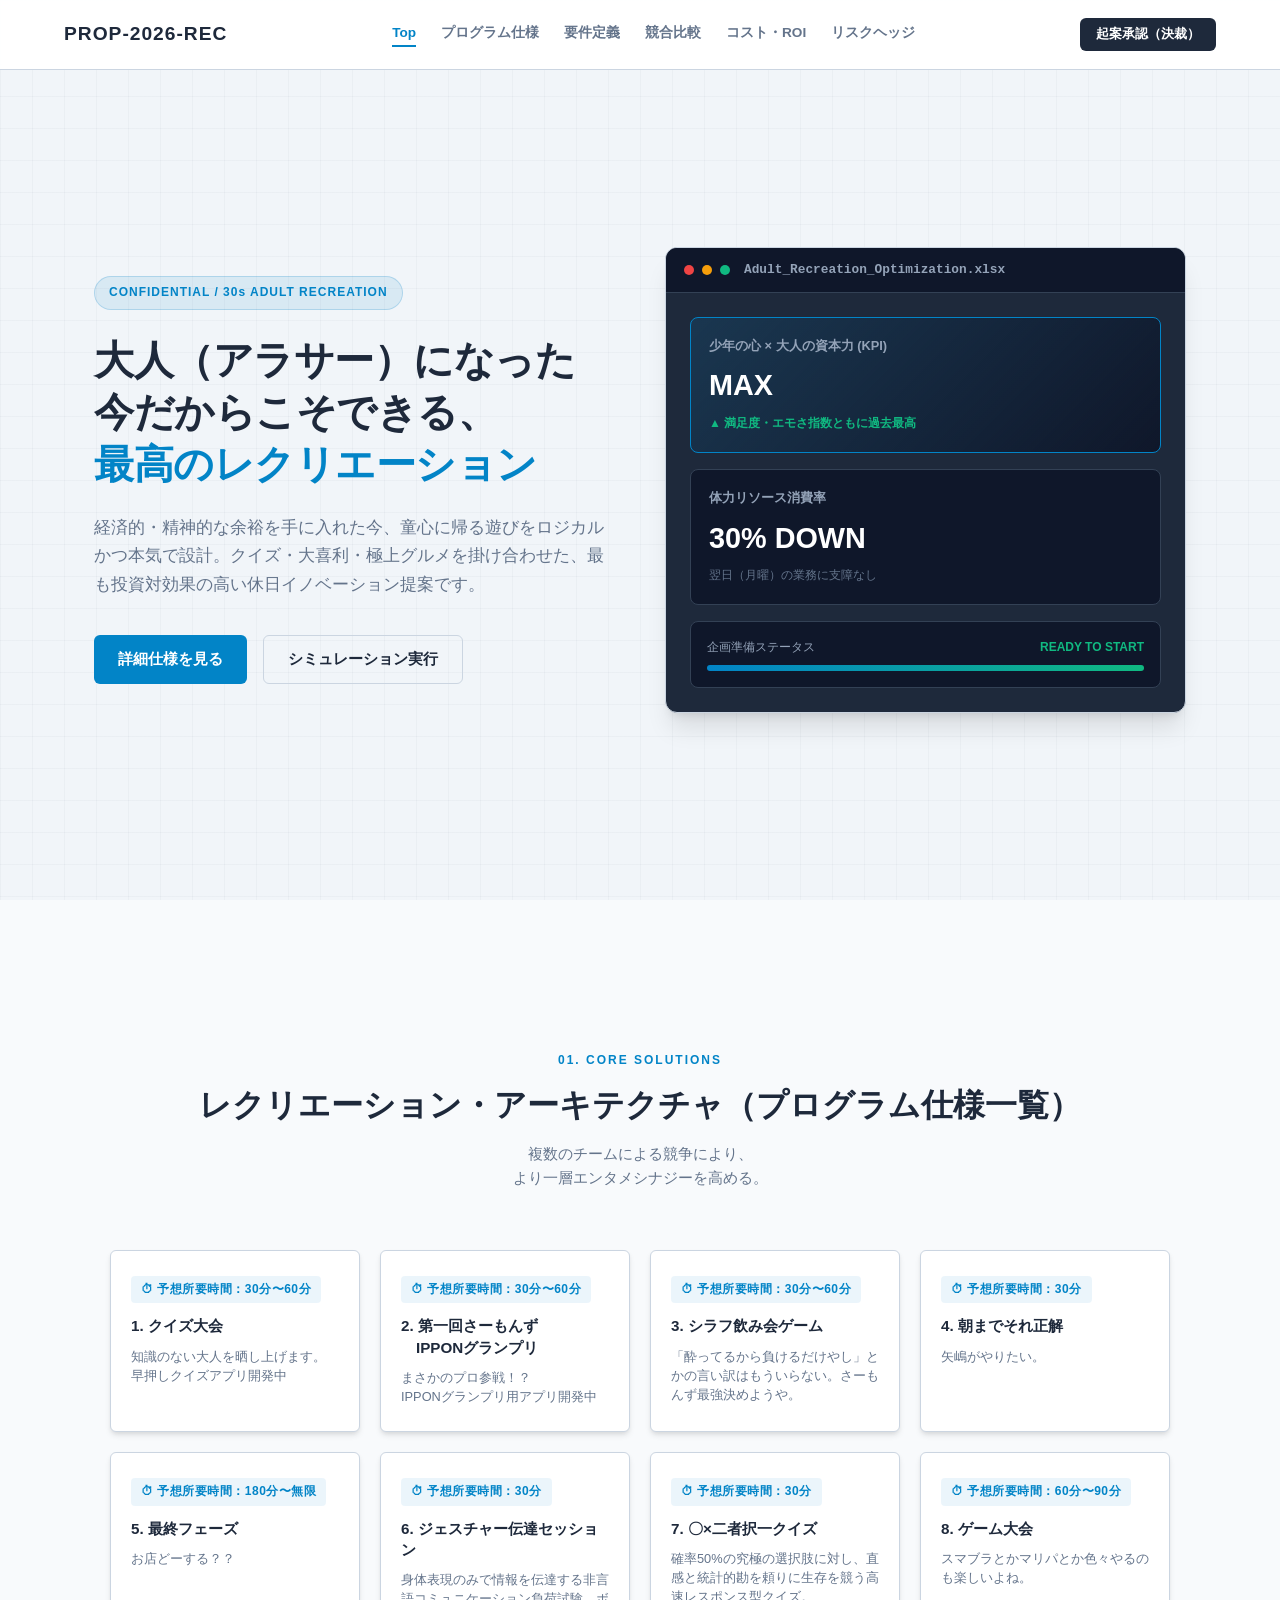
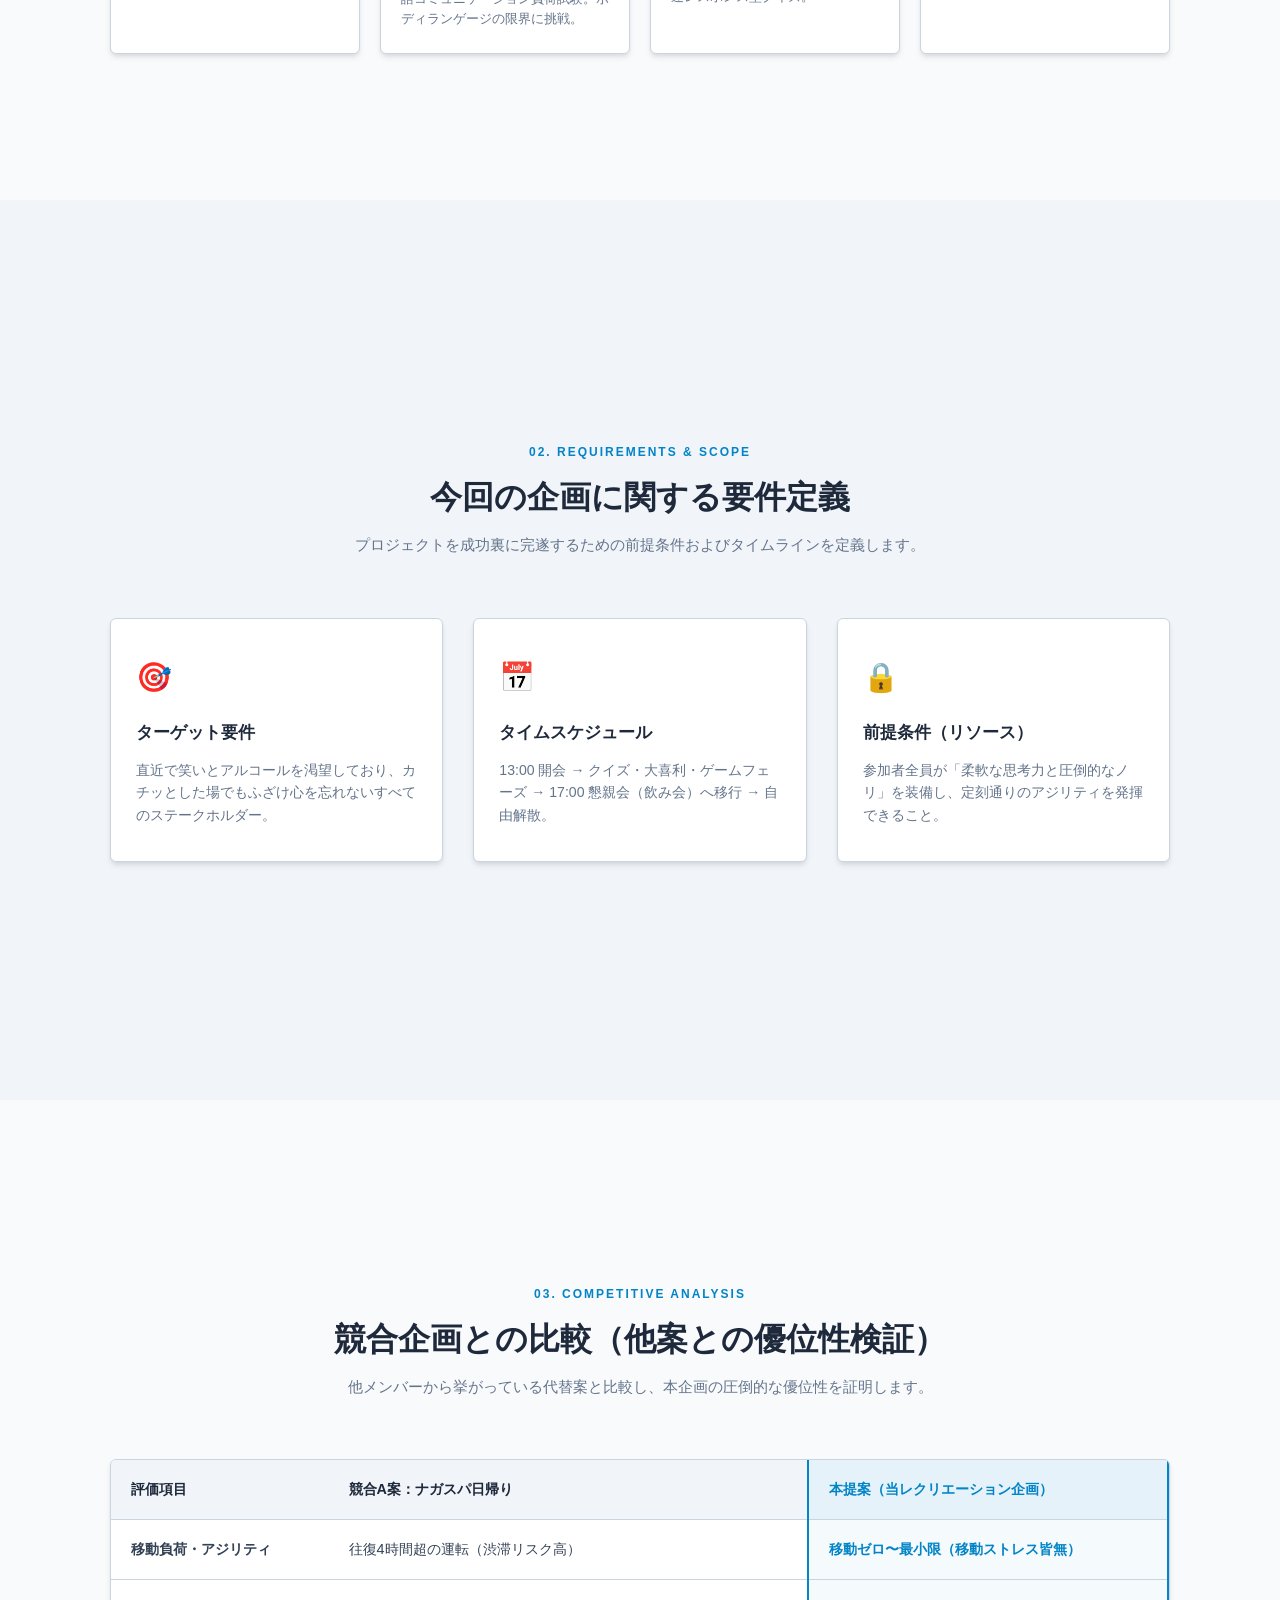
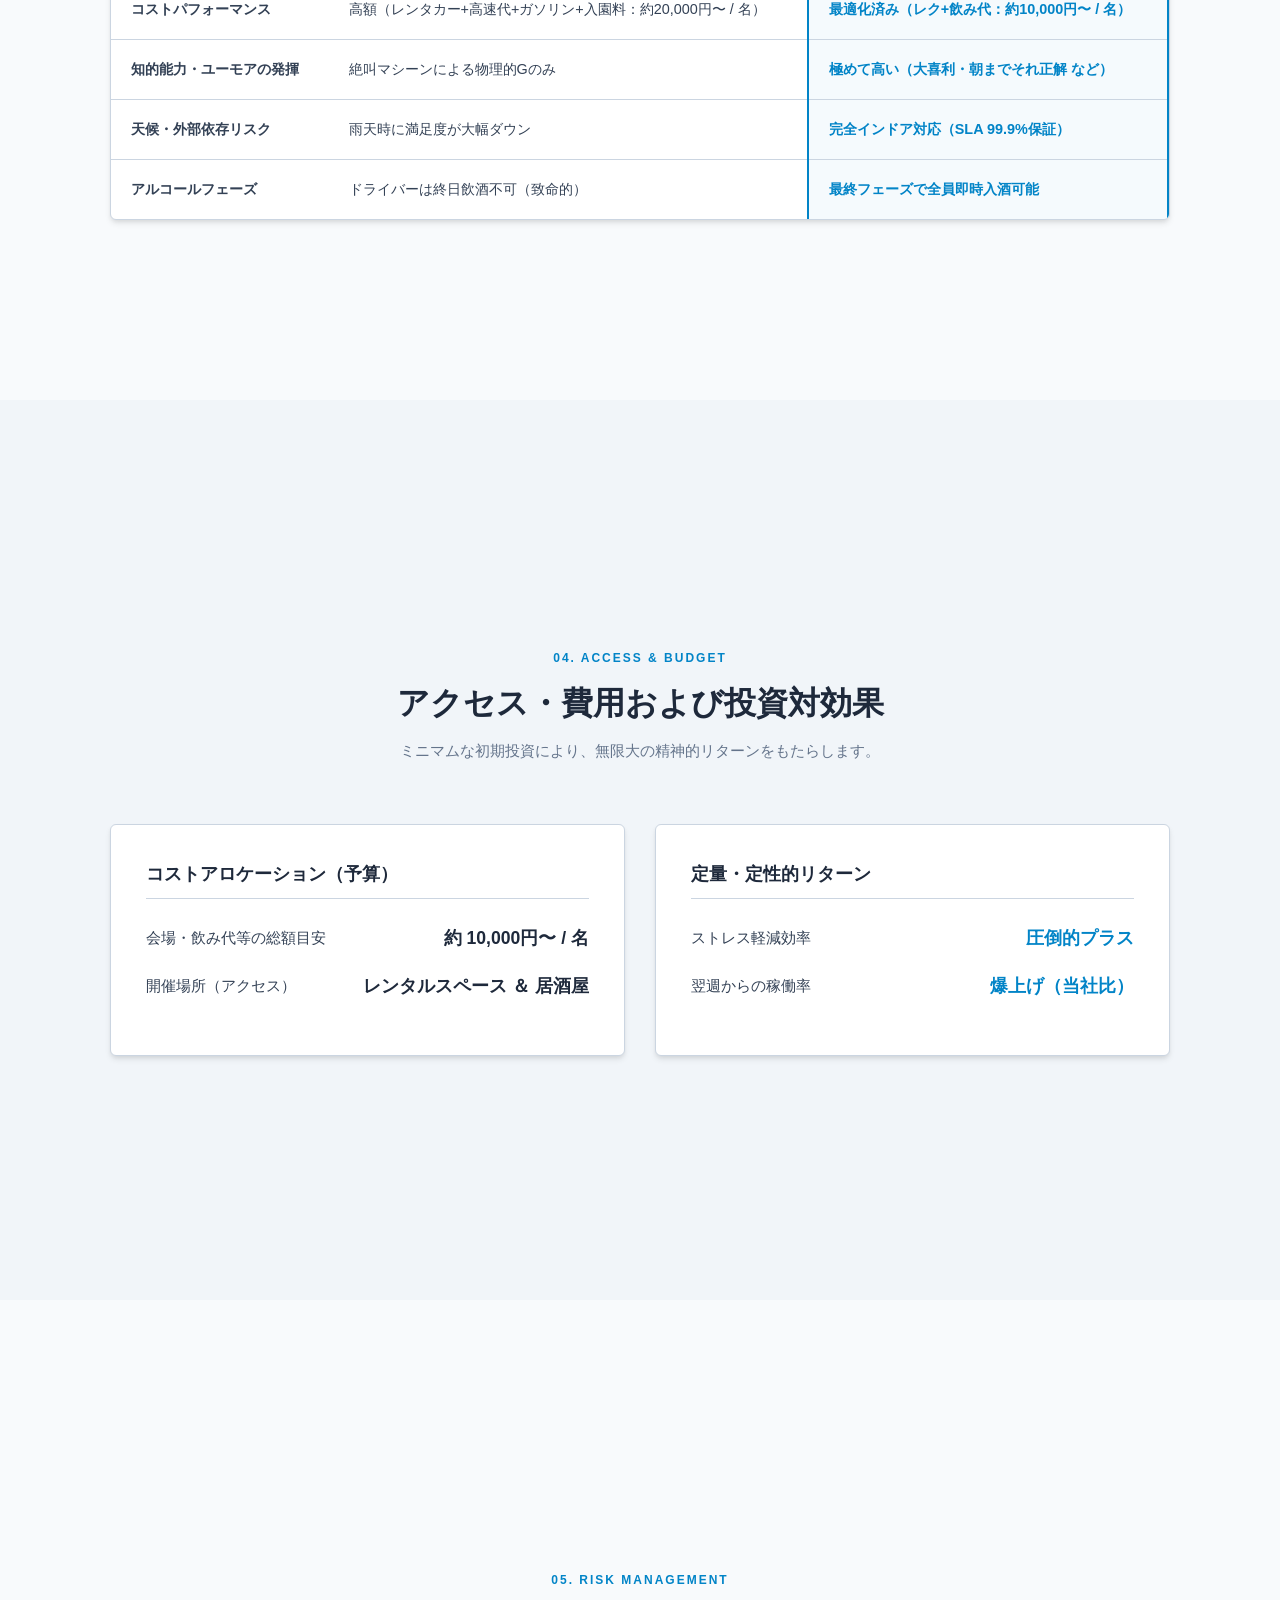
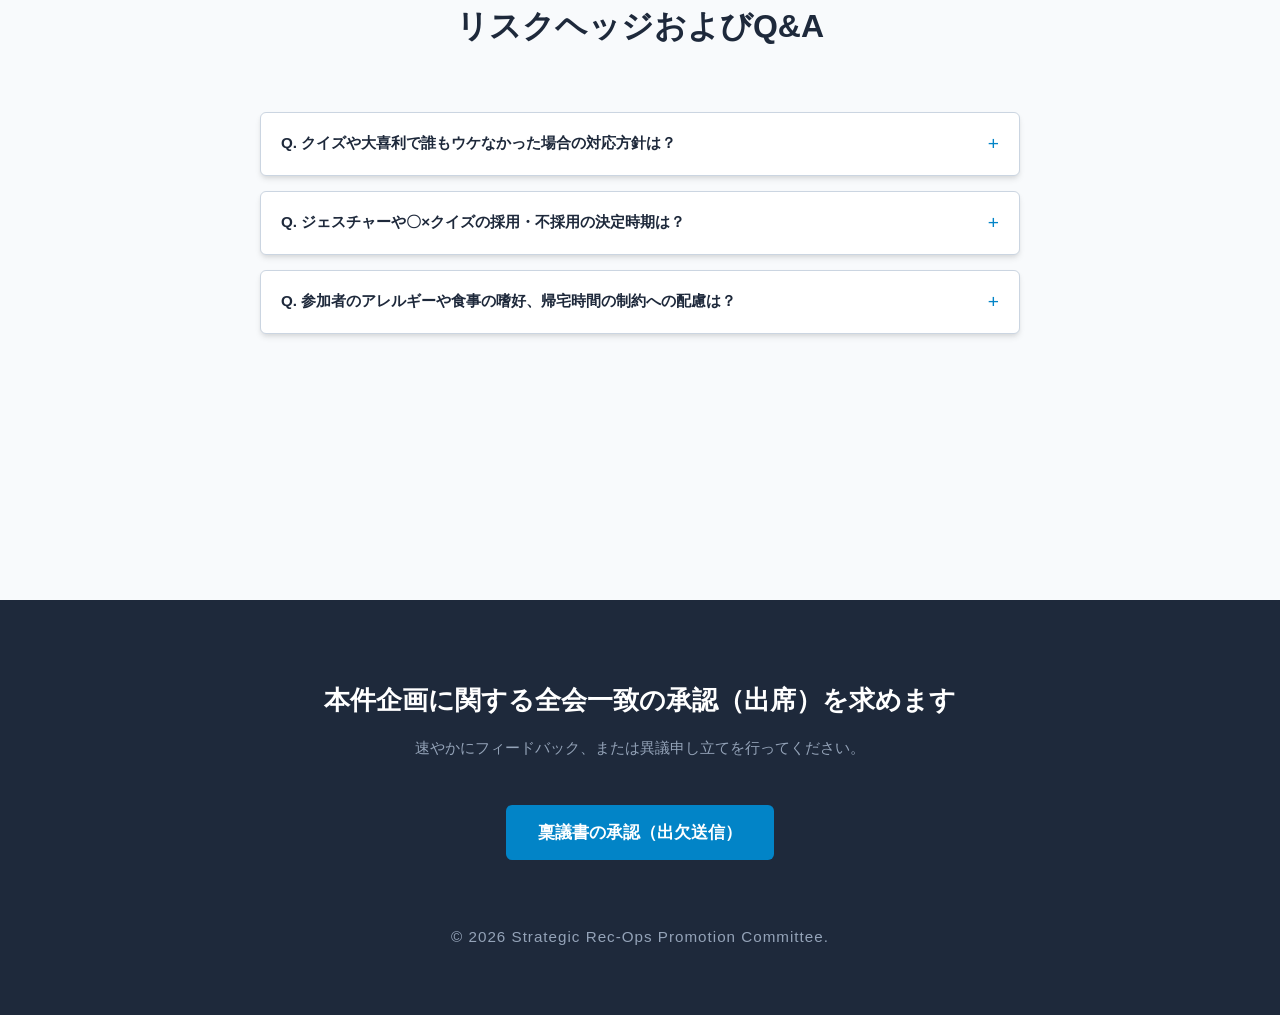
==== index.html @ b3c27252 "URL追加" ====
<!doctype html>
<html lang="ja">
  <head>
    <meta charset="UTF-8" />
    <meta name="viewport" content="width=device-width, initial-scale=1.0" />
    <title>Strategic Project Proposal: Weekend Rec-Ops</title>
    <link rel="stylesheet" href="kikaku.css" />
  </head>
  <body>
    <!-- 固定ヘッダー -->
    <header class="site-header">
      <div class="header-container">
        <h1 class="logo">PROP-2026-REC</h1>
        <nav class="nav-links">
          <a href="#executive-summary">Top</a>
          <a href="#solution">プログラム仕様</a>
          <a href="#requirements">要件定義</a>
          <a href="#comparison">競合比較</a>
          <a href="#roi">コスト・ROI</a>
          <a href="#risks">リスクヘッジ</a>
        </nav>
        <div class="header-action">
          <button id="headerApprovalBtn" class="btn-primary-small">
            起案承認（決裁）
          </button>
        </div>
      </div>
    </header>

    <main>
      <!-- ① ヒーローセクション -->
      <section id="executive-summary" class="hero-section">
        <div class="hero-container">
          <div class="hero-text">
            <span class="badge">CONFIDENTIAL / 30s ADULT RECREATION</span>
            <h2>
              大人（アラサー）になった<br />今だからこそできる、<br /><span
                class="gradient-text"
                >最高のレクリエーション</span
              >
            </h2>
            <p class="hero-desc">
              経済的・精神的な余裕を手に入れた今、童心に帰る遊びをロジカルかつ本気で設計。クイズ・大喜利・極上グルメを掛け合わせた、最も投資対効果の高い休日イノベーション提案です。
            </p>
            <div class="hero-buttons">
              <a href="#solution" class="btn-primary">詳細仕様を見る</a>
              <button id="heroDemoBtn" class="btn-secondary">
                シミュレーション実行
              </button>
            </div>
          </div>
          <div class="hero-mockup">
            <div class="mockup-window">
              <div class="mockup-header">
                <span class="dot red"></span><span class="dot yellow"></span
                ><span class="dot green"></span>
                <span class="mockup-title"
                  >Adult_Recreation_Optimization.xlsx</span
                >
              </div>
              <div class="mockup-body">
                <div class="mockup-card highlight">
                  <h4>少年の心 × 大人の資本力 (KPI)</h4>
                  <p class="stat-num">MAX</p>
                  <span class="stat-trend positive"
                    >▲ 満足度・エモさ指数ともに過去最高</span
                  >
                </div>
                <div class="mockup-card">
                  <h4>体力リソース消費率</h4>
                  <p class="stat-num">30% DOWN</p>
                  <span class="stat-trend">翌日（月曜）の業務に支障なし</span>
                </div>
                <div class="mockup-status">
                  <div class="status-header">
                    <span>企画準備ステータス</span>
                    <span class="status-tag">READY TO START</span>
                  </div>
                  <div class="progress-bar">
                    <div class="progress-fill"></div>
                  </div>
                </div>
              </div>
            </div>
          </div>
        </div>
      </section>

      <!-- ② 何をするか（プログラム仕様：最大8つ対応グリッド） -->
      <section id="solution" class="section">
        <div class="container">
          <div class="section-title">
            <span class="sub-heading">01. CORE SOLUTIONS</span>
            <h2>レクリエーション・アーキテクチャ（プログラム仕様一覧）</h2>
            <p>
              複数のチームによる競争により、<br />より一層エンタメシナジーを高める。
            </p>
          </div>

          <div class="program-grid">
            <!-- 1. クイズ (確定) -->
            <div class="prog-card status-confirmed">
              <span class="prog-time">⏱ 予想所要時間：30分〜60分</span>
              <h3>1. クイズ大会</h3>
              <p>知識のない大人を晒し上げます。<br>早押しクイズアプリ開発中</p>
            </div>
            <!-- 2. 大喜利 (確定) -->
            <div class="prog-card status-confirmed">
              <span class="prog-time">⏱ 予想所要時間：30分〜60分</span>
              <h3>2. 第一回さーもんず<br>　IPPONグランプリ</h3>
              <p>
                まさかのプロ参戦！？<br>IPPONグランプリ用アプリ開発中
              </p>
            </div>
            <!-- 3. 飲み会ゲーム (確定) -->
            <div class="prog-card status-confirmed">
              <span class="prog-time">⏱ 予想所要時間：30分〜60分</span>
              <h3>3. シラフ飲み会ゲーム</h3>
              <p>
                「酔ってるから負けるだけやし」とかの言い訳はもういらない。さーもんず最強決めようや。
              </p>
            </div>
            <!-- 4. 朝までそれ正解 (確定) -->
            <div class="prog-card status-confirmed">
              <span class="prog-time">⏱ 予想所要時間：30分</span>
              <h3>4. 朝までそれ正解</h3>
              <p>矢嶋がやりたい。</p>
            </div>
            <!-- 5. 飲み会 (最終フェーズ・確定) -->
            <div class="prog-card status-confirmed">
              <span class="prog-time">⏱ 予想所要時間：180分〜無限</span>
              <h3>5. 最終フェーズ</h3>
              <p>お店どーする？？</p>
            </div>
            <!-- 6. ジェスチャーゲーム (検討中) -->
            <div class="prog-card status-pending">
              <span class="prog-time">⏱ 予想所要時間：30分</span>
              <h3>6. ジェスチャー伝達セッション</h3>
              <p>
                身体表現のみで情報を伝達する非言語コミュニケーション負荷試験。ボディランゲージの限界に挑戦。
              </p>
            </div>
            <!-- 7. 〇×クイズ (検討中) -->
            <div class="prog-card status-pending">
              <span class="prog-time">⏱ 予想所要時間：30分</span>
              <h3>7. 〇×二者択一クイズ</h3>
              <p>
                確率50%の究極の選択肢に対し、直感と統計的勘を頼りに生存を競う高速レスポンス型クイズ。
              </p>
            </div>
            <!-- 8. 予備枠 / エクストラ (検討中) -->
            <div class="prog-card status-pending">
              <span class="prog-time">⏱ 予想所要時間：60分〜90分</span>
              <h3>8. ゲーム大会</h3>
              <p>
                スマブラとかマリパとか色々やるのも楽しいよね。
              </p>
            </div>
          </div>
        </div>
      </section>

      <!-- ③ 今回の企画に関する要件 -->
      <section id="requirements" class="section bg-light">
        <div class="container">
          <div class="section-title">
            <span class="sub-heading">02. REQUIREMENTS & SCOPE</span>
            <h2>今回の企画に関する要件定義</h2>
            <p>
              プロジェクトを成功裏に完遂するための前提条件およびタイムラインを定義します。
            </p>
          </div>
          <div class="card-grid">
            <div class="issue-card">
              <div class="issue-icon">🎯</div>
              <h3>ターゲット要件</h3>
              <p>
                直近で笑いとアルコールを渇望しており、カチッとした場でもふざけ心を忘れないすべてのステークホルダー。
              </p>
            </div>
            <div class="issue-card">
              <div class="issue-icon">📅</div>
              <h3>タイムスケジュール</h3>
              <p>
                13:00 開会 → クイズ・大喜利・ゲームフェーズ → 17:00
                懇親会（飲み会）へ移行 → 自由解散。
              </p>
            </div>
            <div class="issue-card">
              <div class="issue-icon">🔒</div>
              <h3>前提条件（リソース）</h3>
              <p>
                参加者全員が「柔軟な思考力と圧倒的なノリ」を装備し、定刻通りのアジリティを発揮できること。
              </p>
            </div>
          </div>
        </div>
      </section>

      <!-- ④ 他社との比較 -->
      <section id="comparison" class="section">
        <div class="container">
          <div class="section-title">
            <span class="sub-heading">03. COMPETITIVE ANALYSIS</span>
            <h2>競合企画との比較（他案との優位性検証）</h2>
            <p>
              他メンバーから挙がっている代替案と比較し、本企画の圧倒的な優位性を証明します。
            </p>
          </div>

          <div class="table-wrapper">
            <table class="comparison-table">
              <thead>
                <tr>
                  <th>評価項目</th>
                  <th>競合A案：ナガスパ日帰り</th>
                  <th class="highlight-col">
                    本提案（当レクリエーション企画）
                  </th>
                </tr>
              </thead>
              <tbody>
                <tr>
                  <td><strong>移動負荷・アジリティ</strong></td>
                  <td>往復4時間超の運転（渋滞リスク高）</td>
                  <td class="highlight-col text-accent">
                    <strong>移動ゼロ〜最小限（移動ストレス皆無）</strong>
                  </td>
                </tr>
                <tr>
                  <td><strong>コストパフォーマンス</strong></td>
                  <td>高額（レンタカー+高速代+ガソリン+入園料：約20,000円〜 / 名）</td>
                  <td class="highlight-col text-accent">
                    <strong>最適化済み（レク+飲み代：約10,000円〜 / 名）</strong>
                  </td>
                </tr>
                <tr>
                  <td><strong>知的能力・ユーモアの発揮</strong></td>
                  <td>絶叫マシーンによる物理的Gのみ</td>
                  <td class="highlight-col text-accent">
                    <strong>極めて高い（大喜利・朝までそれ正解 など）</strong>
                  </td>
                </tr>
                <tr>
                  <td><strong>天候・外部依存リスク</strong></td>
                  <td>雨天時に満足度が大幅ダウン</td>
                  <td class="highlight-col text-accent">
                    <strong>完全インドア対応（SLA 99.9%保証）</strong>
                  </td>
                </tr>
                <tr>
                  <td><strong>アルコールフェーズ</strong></td>
                  <td>ドライバーは終日飲酒不可（致命的）</td>
                  <td class="highlight-col text-accent">
                    <strong>最終フェーズで全員即時入酒可能</strong>
                  </td>
                </tr>
              </tbody>
            </table>
          </div>
        </div>
      </section>

      <!-- ⑤ アクセス・費用 (ROI) -->
      <section id="roi" class="section bg-light">
        <div class="container">
          <div class="section-title">
            <span class="sub-heading">04. ACCESS & BUDGET</span>
            <h2>アクセス・費用および投資対効果</h2>
            <p>
              ミニマムな初期投資により、無限大の精神的リターンをもたらします。
            </p>
          </div>
          <div class="roi-grid">
            <div class="roi-card cost-card">
              <h3>コストアロケーション（予算）</h3>
              <div class="cost-row">
                <span>会場・飲み代等の総額目安</span>
                <strong>約 10,000円〜 / 名</strong>
              </div>
              <div class="cost-row">
                <span>開催場所（アクセス）</span>
                <strong>レンタルスペース ＆ 居酒屋</strong>
              </div>
            </div>
            <div class="roi-card return-card">
              <h3>定量・定性的リターン</h3>
              <div class="cost-row">
                <span>ストレス軽減効率</span>
                <strong class="text-accent">圧倒的プラス</strong>
              </div>
              <div class="cost-row">
                <span>翌週からの稼働率</span>
                <strong class="text-accent">爆上げ（当社比）</strong>
              </div>
            </div>
          </div>
        </div>
      </section>

      <!-- リスクマネジメント（Q&A / FAQ） -->
      <section id="risks" class="section">
        <div class="container-narrow">
          <div class="section-title">
            <span class="sub-heading">05. RISK MANAGEMENT</span>
            <h2>リスクヘッジおよびQ&A</h2>
          </div>
          <div class="faq-list">
            <div class="faq-item">
              <button class="faq-question">
                Q. クイズや大喜利で誰もウケなかった場合の対応方針は？
              </button>
              <div class="faq-answer">
                <p>
                  <strong>【Plan B発動】</strong>
                  スベった空気を即座に「味わい深い仕様」としてシステム的に処理し、強引にアルコール（懇親会フェーズ）へエスカレーションして記憶から抹消します。
                </p>
              </div>
            </div>
            <div class="faq-item">
              <button class="faq-question">
                Q. ジェスチャーや〇×クイズの採用・不採用の決定時期は？
              </button>
              <div class="faq-answer">
                <p>
                  当日までの参加人数や全体のタイムアロケーションのシュミレーション結果を踏まえ、アジリティ重視で直前に動的に決定されます。
                </p>
              </div>
            </div>
            <div class="faq-item">
              <button class="faq-question">
                Q. 参加者のアレルギーや食事の嗜好、帰宅時間の制約への配慮は？
              </button>
              <div class="faq-answer">
                <p>
                  出欠フォームの特記事項欄にて事前に例外データを収集し、アロケーション時に完全に除外・最適化を行います。
                </p>
              </div>
            </div>
          </div>
        </div>
      </section>
    </main>

    <!-- フッター -->
    <footer class="site-footer">
      <div class="container text-center">
        <h2>本件企画に関する全会一致の承認（出席）を求めます</h2>
        <p>速やかにフィードバック、または異議申し立てを行ってください。</p>
        <button id="footerApprovalBtn" class="btn-primary btn-large">
          稟議書の承認（出欠送信）
        </button>
        <p class="copyright">
          &copy; 2026 Strategic Rec-Ops Promotion Committee.
        </p>
      </div>
    </footer>

    <!-- モーダル（意思決定フォーム） -->
    <div id="approvalModal" class="modal">
      <div class="modal-content">
        <span class="close-btn">&times;</span>
        <h3>意思決定フロー（出欠入力）</h3>
        <p>本案件に対するあなたの立場を明確に表明してください。</p>
        <form id="feedbackForm">
          <div class="form-group">
            <label>ステークホルダー名（氏名）:</label>
            <input
              type="text"
              id="userName"
              placeholder="例: 友人 太郎"
              required
            />
          </div>
          <div class="form-group">
            <label>ガバナンス判定（出欠）:</label>
            <select id="approvalStatus">
              <option value="approved">承認（完全参戦） 🚀</option>
              <option value="conditional">条件付き承認（要調整） ⏳</option>
              <option value="rejected">否決（今回は不参加） 🛑</option>
            </select>
          </div>
          <div class="form-group">
            <label>特記事項・要望事項（アレルギー等）:</label>
            <textarea
              id="feedbackText"
              rows="3"
              placeholder="ご意見、または特殊要件があればご記入ください"
            ></textarea>
          </div>
          <button
            type="submit"
            class="btn-primary w-100"
            style="margin-top: 15px"
          >
            稟議を回す（送信）
          </button>
        </form>
      </div>
    </div>

    <script src="kikaku.js"></script>
  </body>
</html>
---- kikaku.css ----
:root {
    --primary: #1e293b;
    --accent: #0284c7; /* 知的でビジネスライクなブルー */
    --accent-hover: #0369a1;
    --bg-main: #f8fafc;
    --bg-light: #f1f5f9;
    --text-main: #334155;
    --text-muted: #64748b;
    --border-color: #cbd5e1;
    --white: #ffffff;
    --radius: 6px;
    --shadow: 0 4px 6px -1px rgba(0, 0, 0, 0.1), 0 2px 4px -1px rgba(0, 0, 0, 0.06);
}

* {
    box-sizing: border-box;
    margin: 0;
    padding: 0;
}

html {
    scroll-behavior: smooth;
}

body {
    font-family: -apple-system, BlinkMacSystemFont, "Segoe UI", Roboto, "Helvetica Neue", Arial, sans-serif;
    color: var(--text-main);
    background-color: var(--bg-main);
    line-height: 1.6;
}

.container {
    max-width: 1100px;
    margin: 0 auto;
    padding: 0 20px;
}

.container-narrow {
    max-width: 800px;
    margin: 0 auto;
    padding: 0 20px;
}

.text-center {
    text-align: center;
}

.w-100 {
    width: 100%;
}

/* ヘッダー */
.site-header {
    position: fixed;
    top: 0;
    left: 0;
    width: 100%;
    background: rgba(255, 255, 255, 0.95);
    backdrop-filter: blur(5px);
    border-bottom: 1px solid var(--border-color);
    z-index: 1000;
}

.header-container {
    max-width: 1200px;
    margin: 0 auto;
    padding: 18px 24px;
    display: flex;
    align-items: center;
    justify-content: space-between;
}

.logo {
    font-size: 1.2rem;
    font-weight: 700;
    color: var(--primary);
    letter-spacing: 1px;
}

.nav-links {
    display: flex;
    gap: 25px;
}

.nav-links a {
    text-decoration: none;
    color: var(--text-muted);
    font-size: 0.85rem;
    font-weight: 600;
    transition: color 0.2s;
}

.nav-links a:hover {
    color: var(--accent);
}

/* ボタン */
.btn-primary {
    background-color: var(--accent);
    color: var(--white);
    border: none;
    padding: 12px 24px;
    font-size: 0.95rem;
    font-weight: 600;
    border-radius: var(--radius);
    cursor: pointer;
    text-decoration: none;
    display: inline-block;
    transition: background-color 0.2s;
}

.btn-primary:hover {
    background-color: var(--accent-hover);
}

.btn-primary-small {
    background-color: var(--primary);
    color: var(--white);
    border: none;
    padding: 8px 16px;
    font-size: 0.8rem;
    font-weight: 600;
    border-radius: var(--radius);
    cursor: pointer;
    transition: background-color 0.2s;
}

.btn-primary-small:hover {
    background-color: #0f172a;
}

.btn-secondary {
    background-color: transparent;
    color: var(--primary);
    border: 1px solid var(--border-color);
    padding: 12px 24px;
    font-size: 0.95rem;
    font-weight: 600;
    border-radius: var(--radius);
    cursor: pointer;
    transition: all 0.2s;
}

.btn-secondary:hover {
    background-color: var(--white);
    border-color: var(--primary);
}

.btn-large {
    padding: 16px 32px;
    font-size: 1.05rem;
    margin-top: 20px;
    margin-bottom: 15px;
}

/* セクション共通（100vh化） */
.section {
    min-height: 100vh;
    padding: 80px 0;
    display: flex;
    align-items: center;
}

.section > .container,
.section > .container-narrow {
    width: 100%;
}

.bg-light {
    background-color: var(--bg-light);
}

.section-title {
    text-align: center;
    margin-bottom: 60px;
}

.sub-heading {
    display: inline-block;
    font-size: 0.75rem;
    font-weight: 700;
    letter-spacing: 2px;
    color: var(--accent);
    margin-bottom: 10px;
    text-transform: uppercase;
}

.section-title h2 {
    font-size: 2rem;
    font-weight: 700;
    color: var(--primary);
    margin-bottom: 10px;
}

.section-title p {
    color: var(--text-muted);
    font-size: 0.95rem;
}

/* ヒーローセクション（ライトトーンに統合） */
.hero-section {
    min-height: 100vh;
    padding: 120px 0 60px;
    background-color: var(--bg-light);
    background-image: 
        linear-gradient(rgba(100, 116, 139, 0.05) 1px, transparent 1px),
        linear-gradient(90deg, rgba(100, 116, 139, 0.05) 1px, transparent 1px);
    background-size: 32px 32px;
    display: flex;
    align-items: center;
    color: var(--text-main);
}

.hero-container {
    max-width: 1140px;
    margin: 0 auto;
    padding: 0 24px;
    display: grid;
    grid-template-columns: 1fr 1fr;
    gap: 50px;
    align-items: center;
    width: 100%;
}

.badge {
    background-color: rgba(2, 132, 199, 0.1);
    color: var(--accent);
    border: 1px solid rgba(2, 132, 199, 0.2);
    padding: 6px 14px;
    font-size: 0.75rem;
    font-weight: 700;
    border-radius: 20px;
    display: inline-block;
    margin-bottom: 24px;
    letter-spacing: 1px;
}

.hero-text h2 {
    font-size: 2.5rem;
    line-height: 1.3;
    color: var(--primary);
    margin-bottom: 24px;
    font-weight: 800;
    letter-spacing: -0.5px;
}

.gradient-text {
    color: var(--accent);
    background: none;
    -webkit-text-fill-color: initial;
    display: inline-block;
}

.hero-desc {
    color: var(--text-muted);
    font-size: 1.05rem;
    line-height: 1.7;
    margin-bottom: 36px;
    max-width: 520px;
}

.hero-buttons {
    display: flex;
    gap: 16px;
}

/* モックアップ風（ダッシュボードUI） */
.mockup-window {
    background: #1e293b;
    border-radius: 12px;
    box-shadow: 0 20px 25px -5px rgba(0, 0, 0, 0.1), 0 8px 10px -6px rgba(0, 0, 0, 0.1);
    border: 1px solid var(--border-color);
    overflow: hidden;
}

.mockup-header {
    background: #0f172a;
    padding: 12px 18px;
    display: flex;
    align-items: center;
    gap: 8px;
    border-bottom: 1px solid #334155;
}

.dot {
    width: 10px;
    height: 10px;
    border-radius: 50%;
    display: inline-block;
}
.dot.red { background: #ef4444; }
.dot.yellow { background: #f59e0b; }
.dot.green { background: #10b981; }

.mockup-title {
    color: #94a3b8;
    font-size: 0.8rem;
    margin-left: 6px;
    font-weight: 600;
    font-family: monospace;
}

.mockup-body {
    padding: 24px;
    display: flex;
    flex-direction: column;
    gap: 16px;
}

.mockup-card {
    background: #0f172a;
    padding: 18px;
    border-radius: 8px;
    border: 1px solid #334155;
}

.mockup-card.highlight {
    border-color: #0284c7;
    background: linear-gradient(135deg, rgba(2, 132, 199, 0.15) 0%, #0f172a 100%);
}

.mockup-card h4 {
    color: #94a3b8;
    font-size: 0.8rem;
    margin-bottom: 6px;
}

.stat-num {
    font-size: 1.8rem;
    font-weight: 700;
    color: #ffffff;
}

.stat-trend {
    font-size: 0.75rem;
    color: var(--text-muted);
}

.stat-trend.positive {
    color: #10b981;
    font-weight: 600;
}

.mockup-status {
    background: #0f172a;
    padding: 16px;
    border-radius: 8px;
    border: 1px solid #334155;
}

.status-header {
    display: flex;
    justify-content: space-between;
    font-size: 0.75rem;
    color: #94a3b8;
    margin-bottom: 8px;
}

.status-tag {
    color: #10b981;
    font-weight: 700;
}

.progress-bar {
    height: 6px;
    background: #334155;
    border-radius: 3px;
    overflow: hidden;
}

.progress-fill {
    width: 100%;
    height: 100%;
    background: linear-gradient(90deg, #0284c7, #10b981);
}

/* プログラム8グリッド用スタイル */
.program-grid {
    display: grid;
    grid-template-columns: repeat(4, 1fr);
    gap: 20px;
}

.prog-card {
    background: var(--white);
    padding: 25px 20px;
    border-radius: var(--radius);
    box-shadow: var(--shadow);
    border: 1px solid var(--border-color);
    display: flex;
    flex-direction: column;
    position: relative;
    transition: transform 0.2s;
}

.prog-card:hover {
    transform: translateY(-3px);
}

.prog-card h3 {
    font-size: 0.95rem;
    color: var(--primary);
    margin-bottom: 10px;
    line-height: 1.4;
}

.prog-card p {
    font-size: 0.8rem;
    color: var(--text-muted);
    line-height: 1.5;
}

/* カードグリッド（要件定義用） */
.card-grid {
    display: grid;
    grid-template-columns: repeat(3, 1fr);
    gap: 30px;
}

.issue-card {
    background: var(--white);
    padding: 35px 25px;
    border-radius: var(--radius);
    box-shadow: var(--shadow);
    border: 1px solid var(--border-color);
}

.issue-icon {
    font-size: 1.8rem;
    margin-bottom: 20px;
}

.issue-card h3 {
    font-size: 1.05rem;
    color: var(--primary);
    margin-bottom: 12px;
}

.issue-card p {
    font-size: 0.88rem;
    color: var(--text-muted);
}

/* 競合比較テーブル */
.table-wrapper {
    width: 100%;
    overflow-x: auto;
    background: var(--white);
    border-radius: var(--radius);
    box-shadow: var(--shadow);
    border: 1px solid var(--border-color);
}

.comparison-table {
    width: 100%;
    border-collapse: collapse;
    text-align: left;
    font-size: 0.9rem;
}

.comparison-table th,
.comparison-table td {
    padding: 18px 20px;
    border-bottom: 1px solid var(--border-color);
    color: var(--text-main);
}

.comparison-table th {
    background-color: var(--bg-light);
    color: var(--primary);
    font-weight: 700;
}

.comparison-table tr:last-child td {
    border-bottom: none;
}

.comparison-table .highlight-col {
    background-color: rgba(2, 132, 199, 0.04);
    border-left: 2px solid var(--accent);
    border-right: 2px solid var(--accent);
}

.comparison-table thead .highlight-col {
    background-color: rgba(2, 132, 199, 0.1);
    color: var(--accent);
}

/* ROI/Info grid */
.roi-grid {
    display: grid;
    grid-template-columns: 1fr 1fr;
    gap: 30px;
}

.roi-card {
    background: var(--white);
    padding: 35px;
    border-radius: var(--radius);
    box-shadow: var(--shadow);
    border: 1px solid var(--border-color);
}

.roi-card h3 {
    font-size: 1.1rem;
    color: var(--primary);
    margin-bottom: 25px;
    padding-bottom: 10px;
    border-bottom: 1px solid var(--border-color);
}

.cost-row {
    display: flex;
    justify-content: space-between;
    align-items: center;
    margin-bottom: 20px;
    font-size: 0.95rem;
}

.cost-row strong {
    font-size: 1.1rem;
    color: var(--primary);
}

.text-accent {
    color: var(--accent) !important;
}

/* Q&A / アコーディオン */
.faq-list {
    display: flex;
    flex-direction: column;
    gap: 15px;
}

.faq-item {
    background: var(--white);
    border: 1px solid var(--border-color);
    border-radius: var(--radius);
    overflow: hidden;
    box-shadow: var(--shadow);
}

.faq-question {
    width: 100%;
    background: none;
    border: none;
    padding: 20px;
    text-align: left;
    font-size: 0.95rem;
    font-weight: 600;
    color: var(--primary);
    cursor: pointer;
    display: flex;
    justify-content: space-between;
    align-items: center;
    transition: background-color 0.2s;
}

.faq-question:hover {
    background-color: var(--bg-light);
}

.faq-question::after {
    content: "+";
    font-size: 1.2rem;
    font-weight: 400;
    color: var(--accent);
    transition: transform 0.2s ease;
}

.faq-question.is-open::after {
    transform: rotate(45deg);
}

.faq-answer {
    display: none;
    padding: 0 20px 20px 20px;
    font-size: 0.9rem;
    color: var(--text-muted);
    border-top: 1px solid var(--bg-light);
    line-height: 1.6;
}

.faq-answer p {
    margin-top: 15px;
}

/* フッター */
.site-footer {
    background-color: var(--primary);
    color: var(--white);
    padding: 80px 0 40px;
}

.site-footer h2 {
    font-size: 1.6rem;
    margin-bottom: 15px;
}

.site-footer p {
    color: #94a3b8;
    margin-bottom: 25px;
    font-size: 0.95rem;
}

.copyright {
    margin-top: 50px;
    font-size: 0.75rem;
    color: #64748b;
    letter-spacing: 1px;
}

/* モーダル */
.modal {
    display: none;
    position: fixed;
    top: 0;
    left: 0;
    width: 100%;
    height: 100%;
    background: rgba(0, 0, 0, 0.6);
    z-index: 2000;
    justify-content: center;
    align-items: center;
}

.modal.active {
    display: flex;
}

.modal-content {
    background: var(--white);
    padding: 40px;
    border-radius: var(--radius);
    width: 100%;
    max-width: 500px;
    position: relative;
    box-shadow: 0 20px 25px -5px rgba(0, 0, 0, 0.1);
}

.close-btn {
    position: absolute;
    top: 20px;
    right: 20px;
    font-size: 1.5rem;
    cursor: pointer;
    color: var(--text-muted);
}

.modal-content h3 {
    font-size: 1.2rem;
    color: var(--primary);
    margin-bottom: 10px;
}

.modal-content > p {
    color: var(--text-muted);
    font-size: 0.88rem;
    margin-bottom: 20px;
}

.form-group {
    margin-bottom: 15px;
}

.form-group label {
    display: block;
    font-weight: 600;
    font-size: 0.85rem;
    margin-bottom: 5px;
    color: var(--primary);
}

.form-group select,
.form-group textarea,
.form-group input {
    width: 100%;
    padding: 10px;
    border: 1px solid var(--border-color);
    border-radius: 4px;
    font-size: 0.9rem;
}

/* レスポンシブ対応 */
@media (max-width: 1024px) {
    .program-grid {
        grid-template-columns: repeat(2, 1fr);
    }
    .card-grid {
        grid-template-columns: 1fr;
    }
    .hero-container {
        grid-template-columns: 1fr;
    }
    .section {
        min-height: auto;
        padding: 80px 0;
    }
}

@media (max-width: 600px) {
    .program-grid {
        grid-template-columns: 1fr;
    }
    .roi-grid {
        grid-template-columns: 1fr;
    }
}

/* 現在地のタブ強調表示 */
.nav-links a.active {
    color: var(--accent);
    font-weight: 700;
    border-bottom: 2px solid var(--accent);
    padding-bottom: 2px;
}

/* プログラムカード内の時間表示スタイル */
.prog-time {
    align-self: flex-start;
    font-size: 0.75rem;
    font-weight: 700;
    color: var(--accent);
    background-color: rgba(2, 132, 199, 0.08);
    padding: 4px 10px;
    border-radius: 4px;
    margin-bottom: 12px;
    letter-spacing: 0.5px;
}
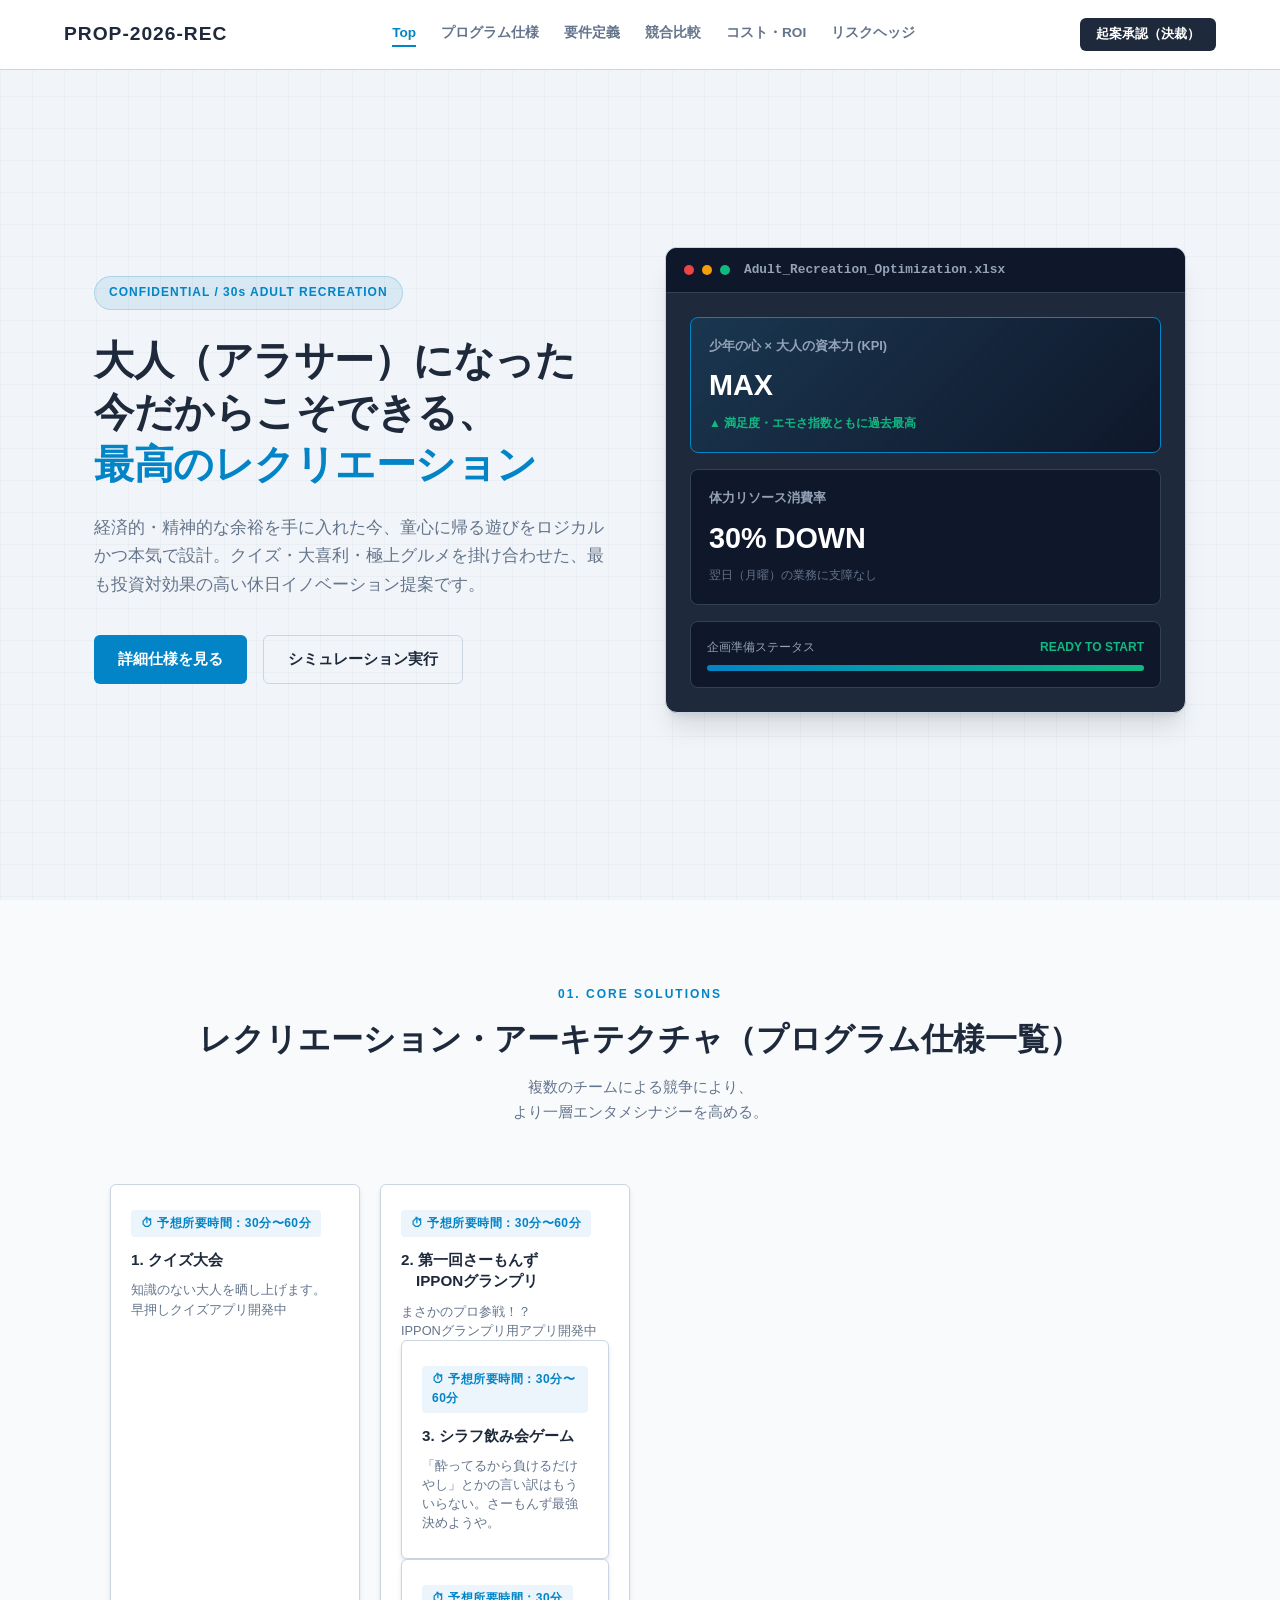
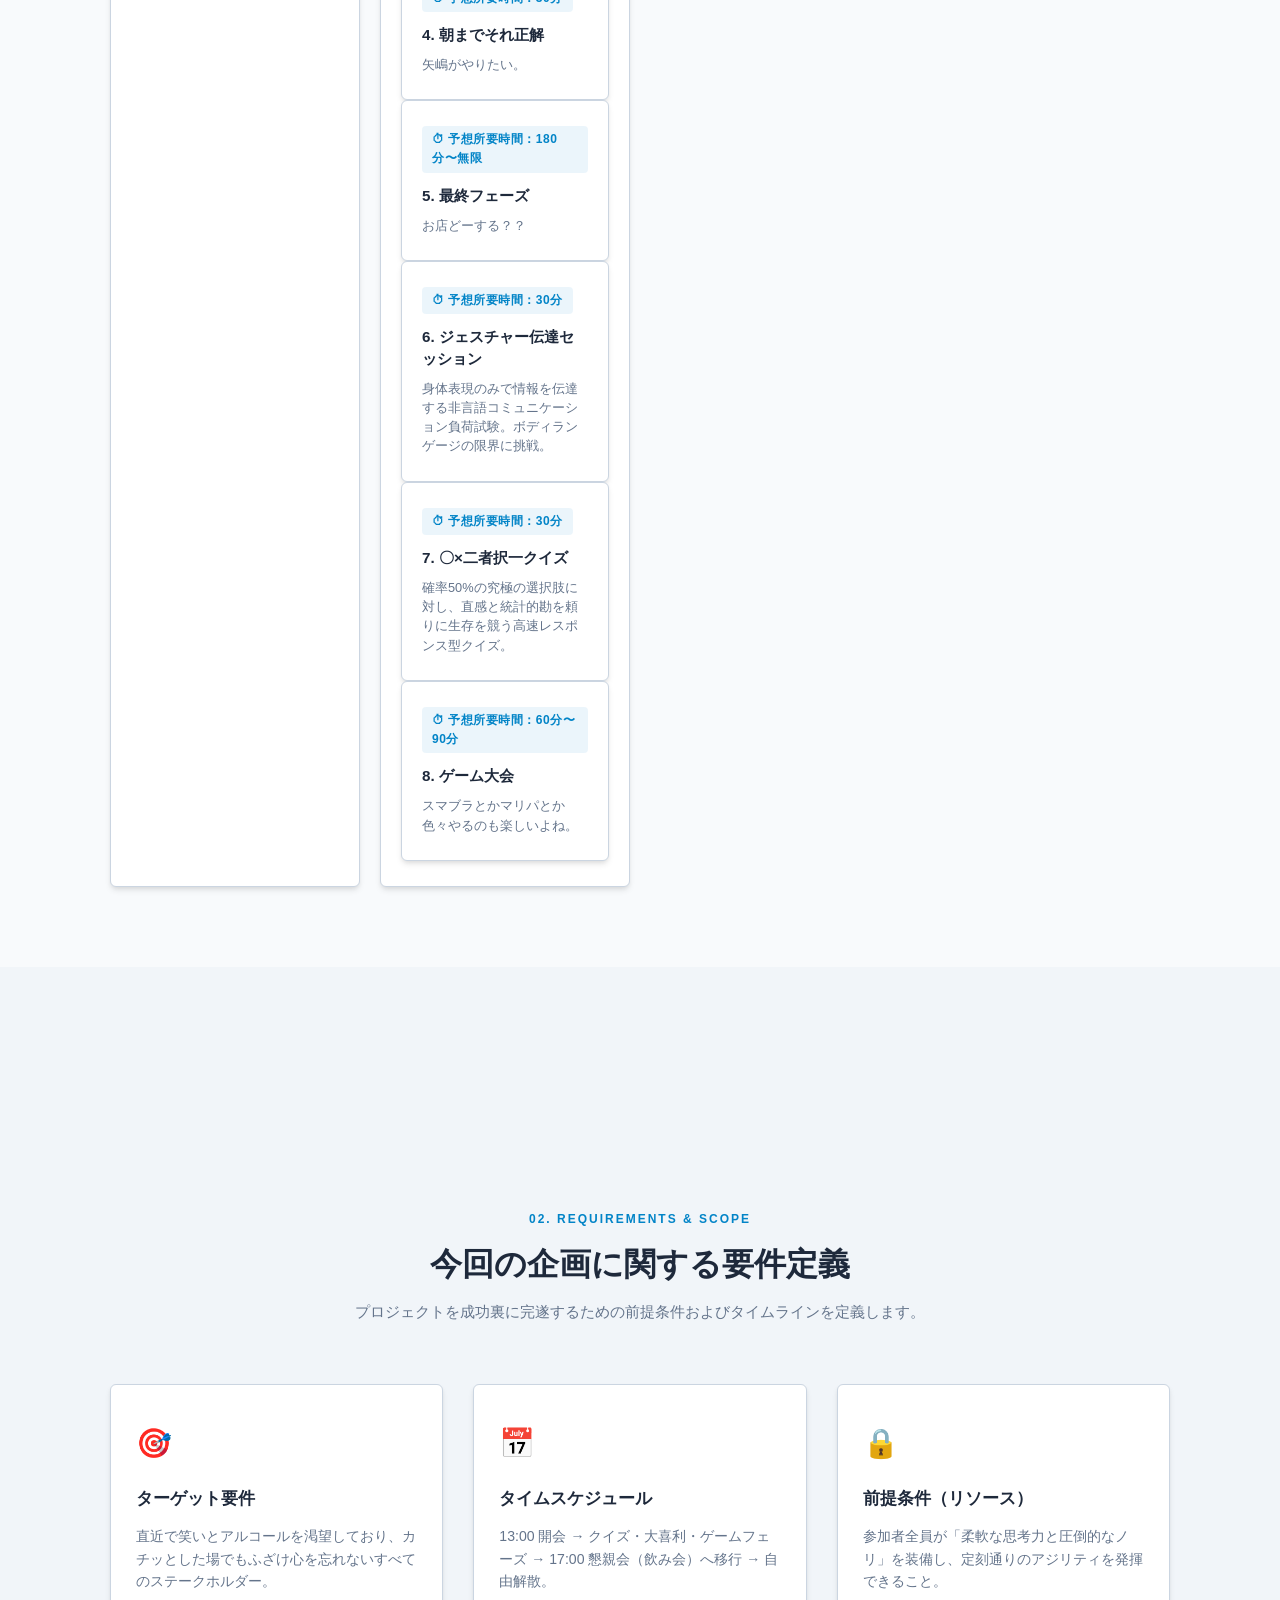
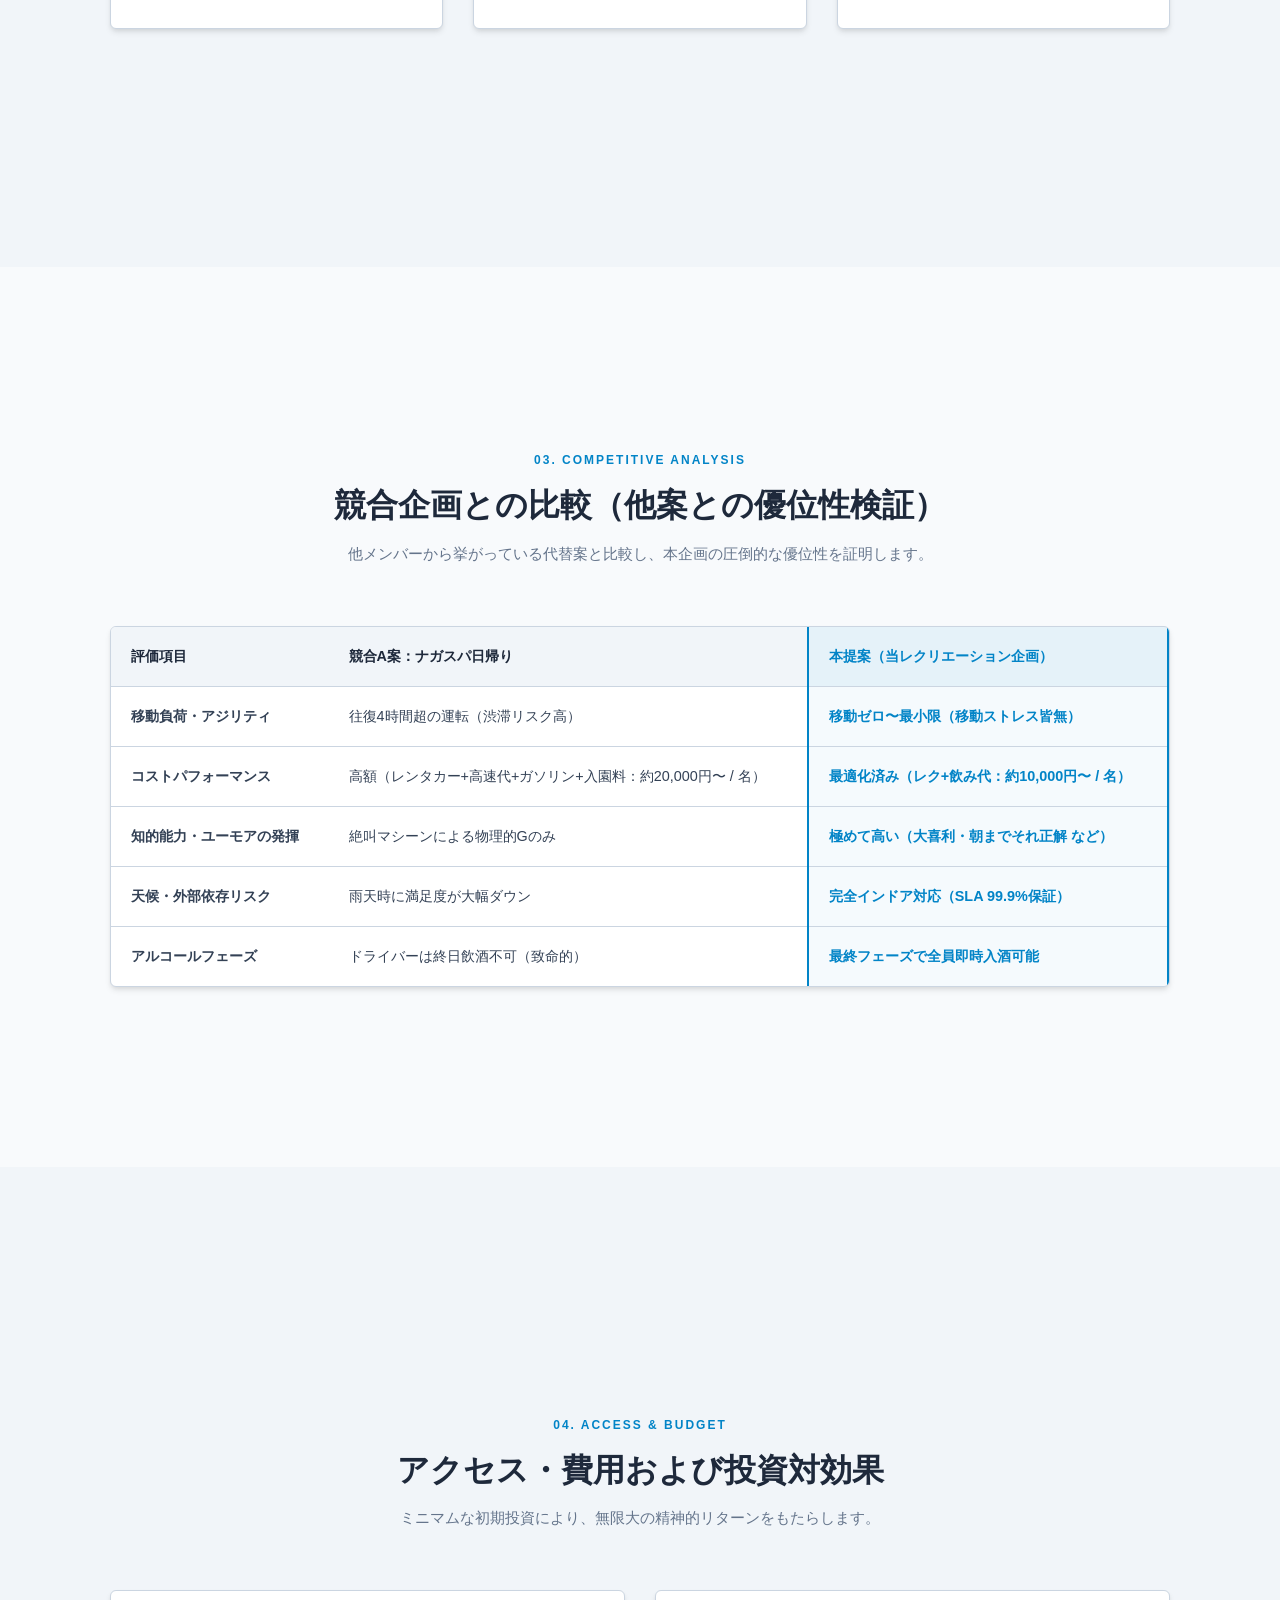
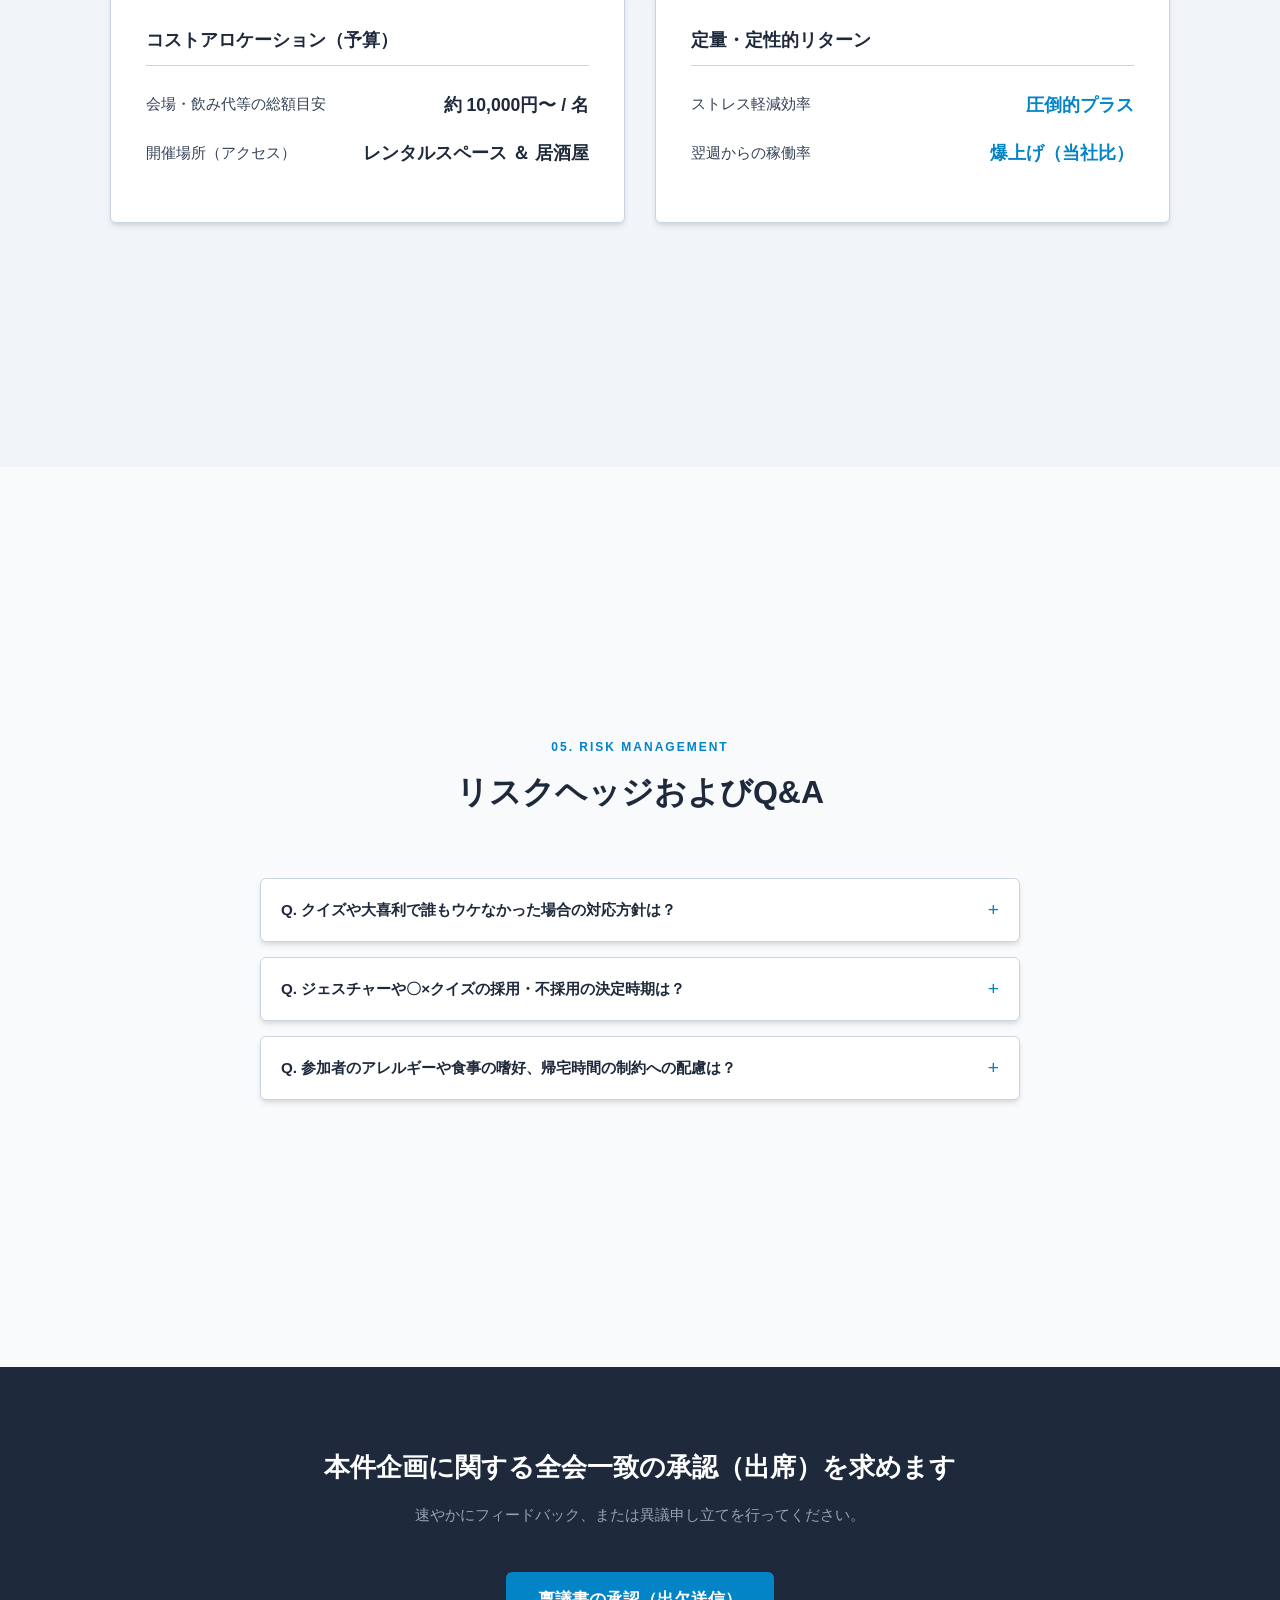
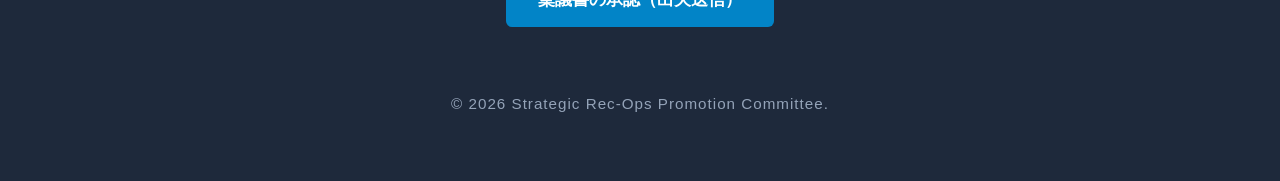
==== commit 9878e097: "URL微修正2" ====
--- a/index.html
+++ b/index.html
@@ -99,19 +99,18 @@
 
           <div class="program-grid">
             <!-- 1. クイズ (確定) -->
-            <div class="prog-card status-confirmed">
+            <div class="prog-card status-confirmed url-link">
               <span class="prog-time">⏱ 予想所要時間：30分〜60分</span>
               <h3>1. クイズ大会</h3>
               <p>知識のない大人を晒し上げます。<br>早押しクイズアプリ開発中</p>
             </div>
             <!-- 2. 大喜利 (確定) -->
-            <div class="prog-card status-confirmed">
+            <div class="prog-card status-confirmed url-link">
               <span class="prog-time">⏱ 予想所要時間：30分〜60分</span>
               <h3>2. 第一回さーもんず<br>　IPPONグランプリ</h3>
               <p>
                 まさかのプロ参戦！？<br>IPPONグランプリ用アプリ開発中
               </p>
-            </div>
             <!-- 3. 飲み会ゲーム (確定) -->
             <div class="prog-card status-confirmed">
               <span class="prog-time">⏱ 予想所要時間：30分〜60分</span>
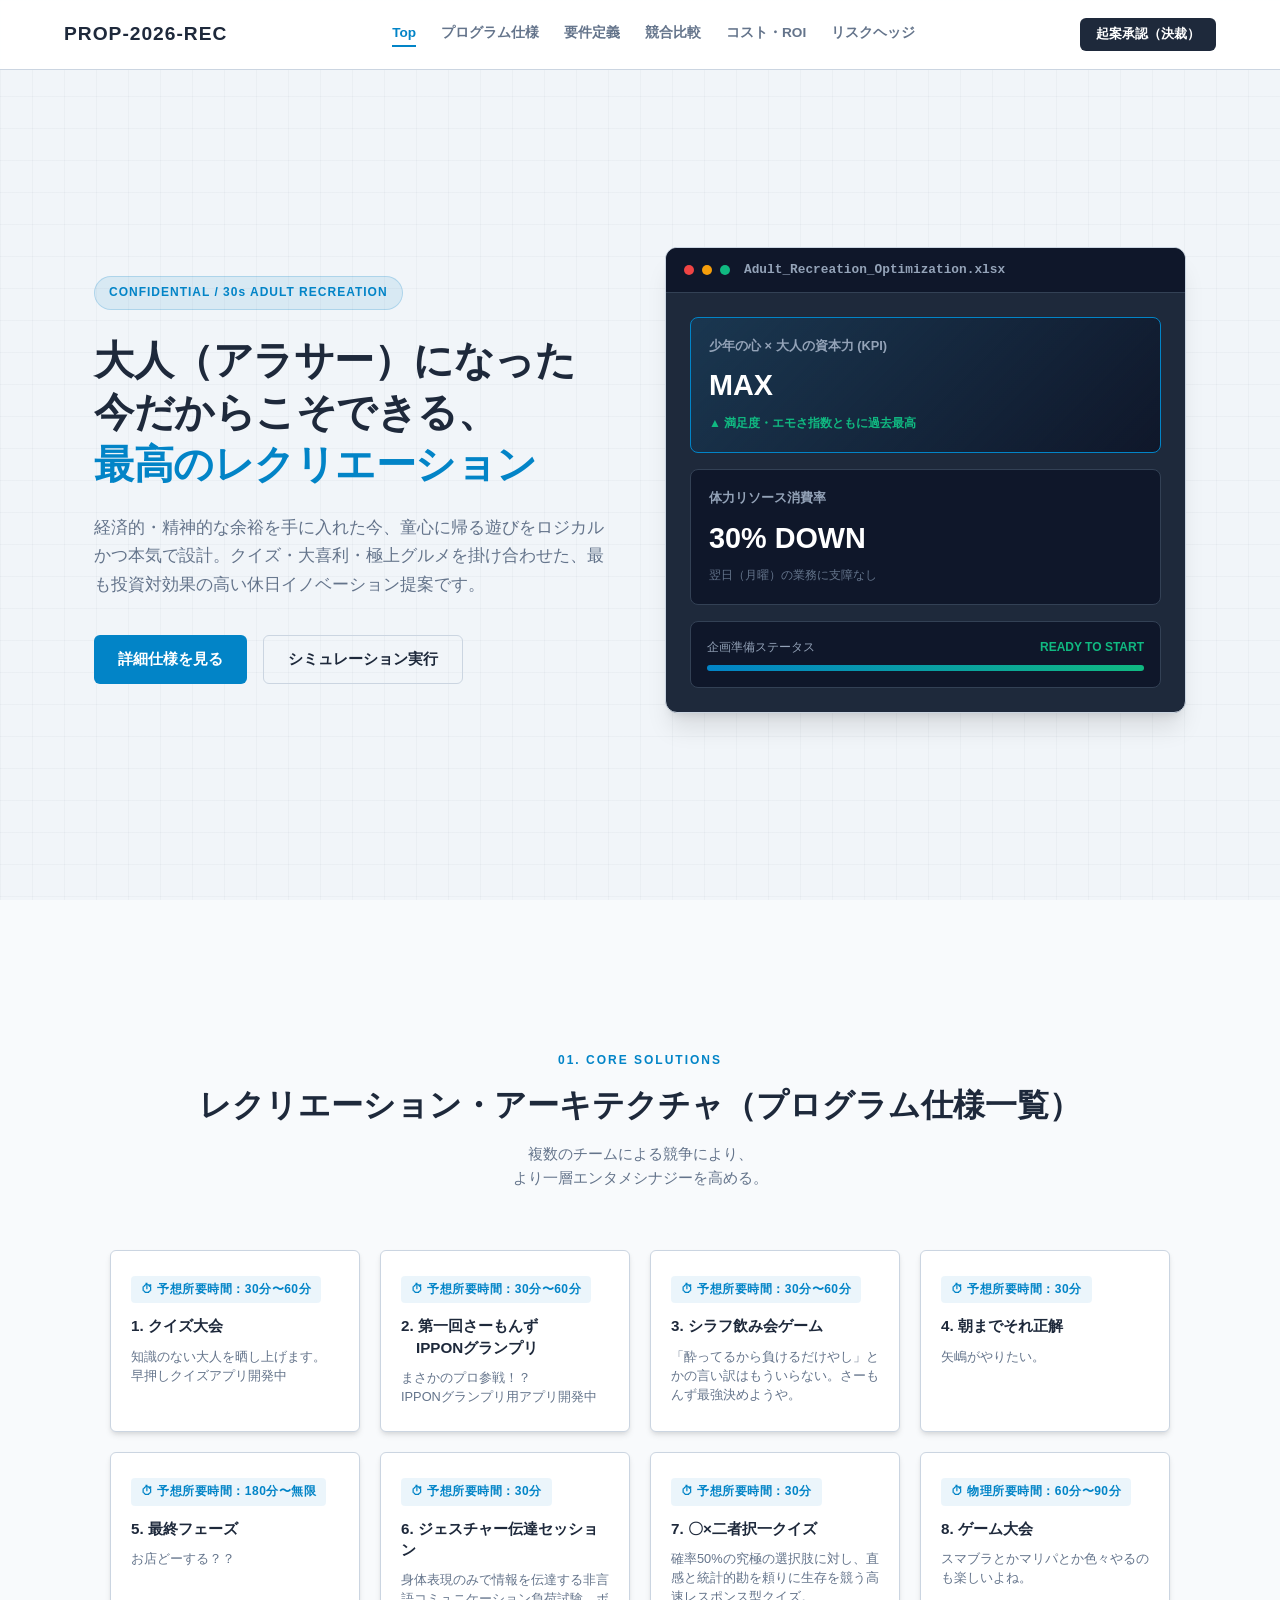
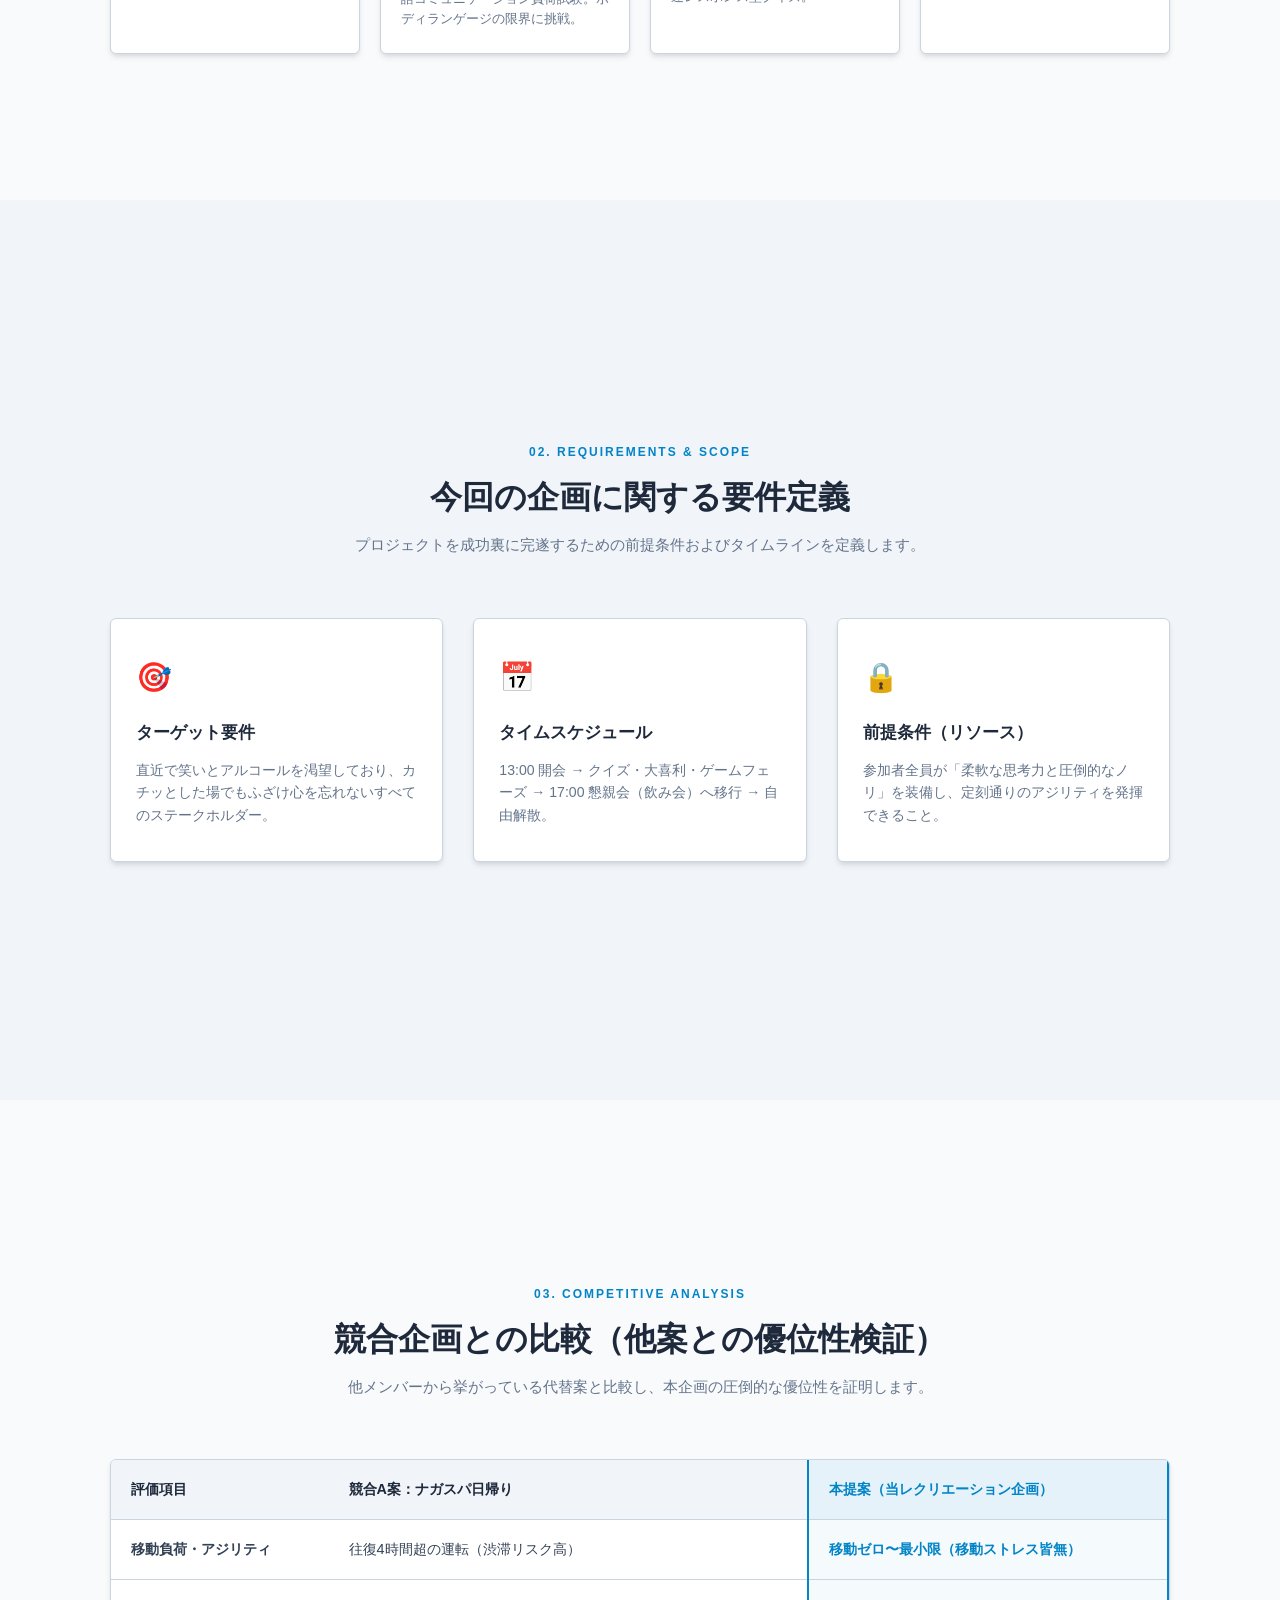
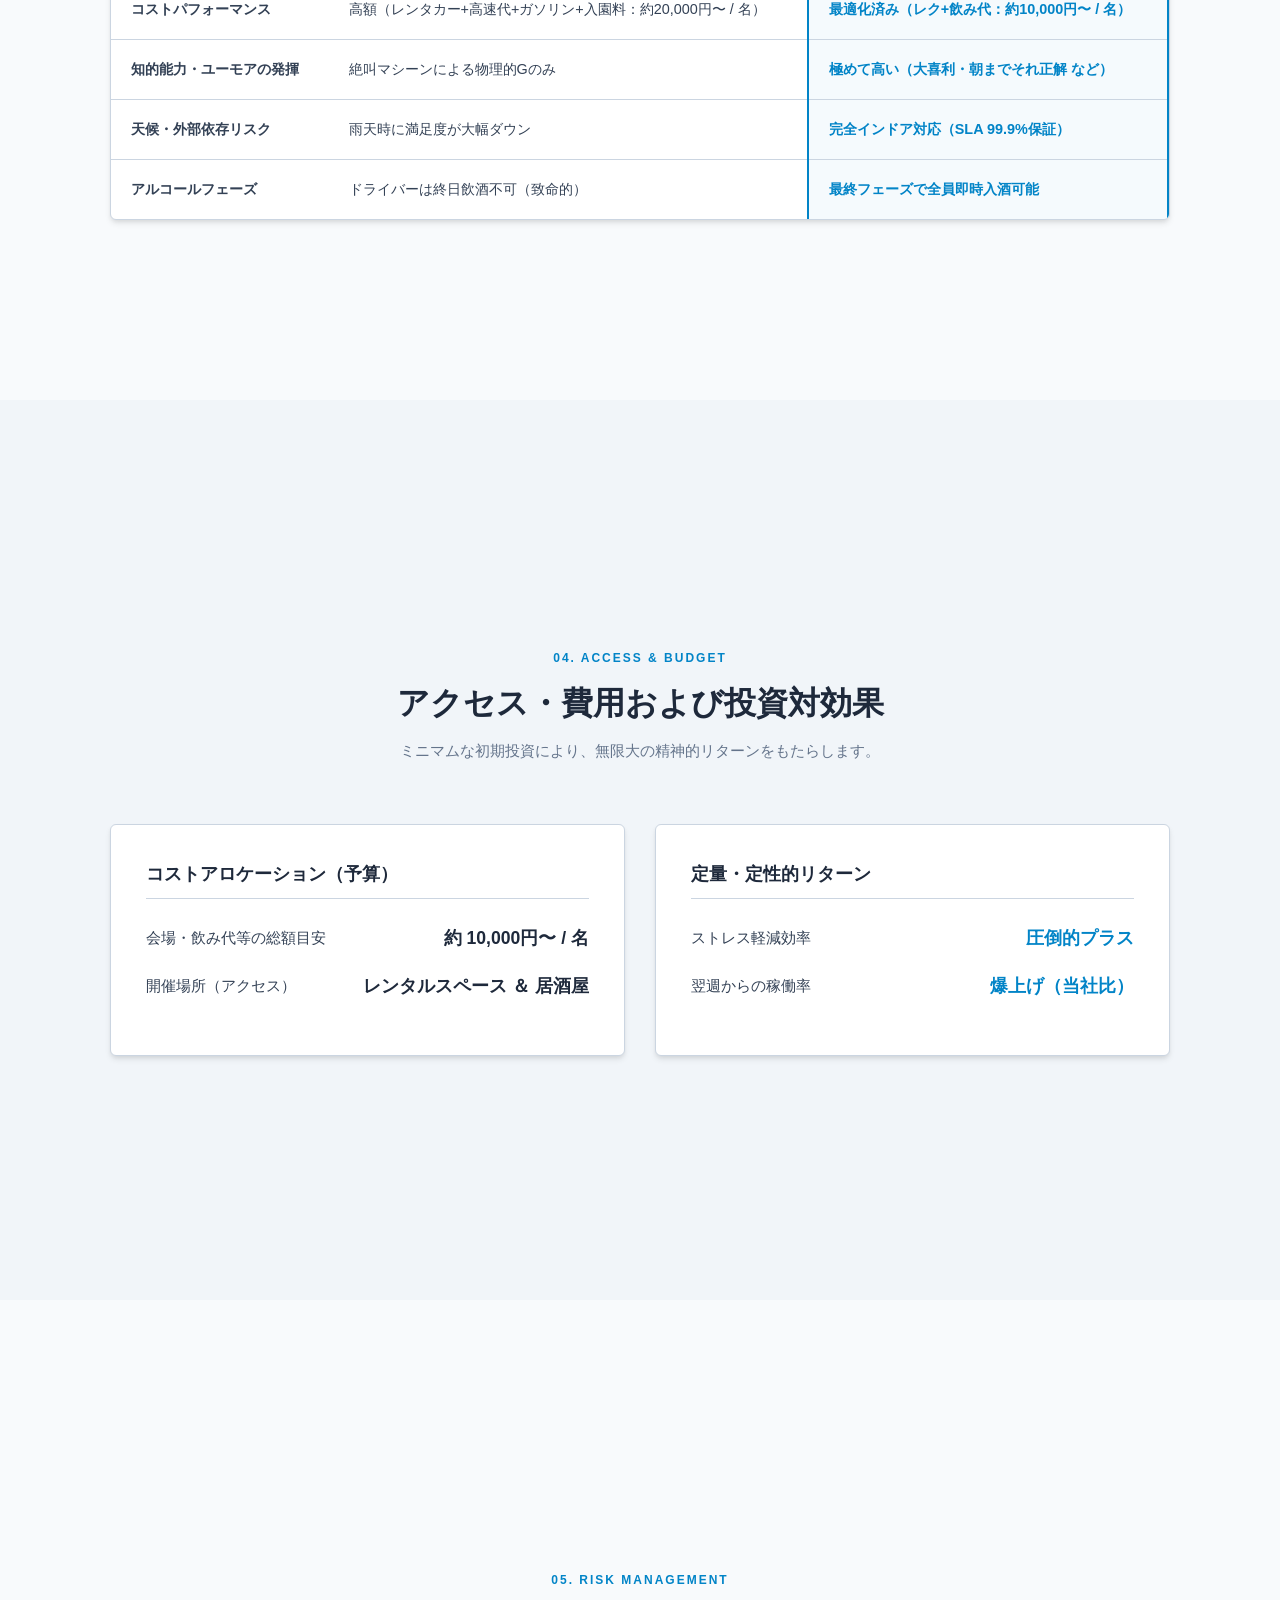
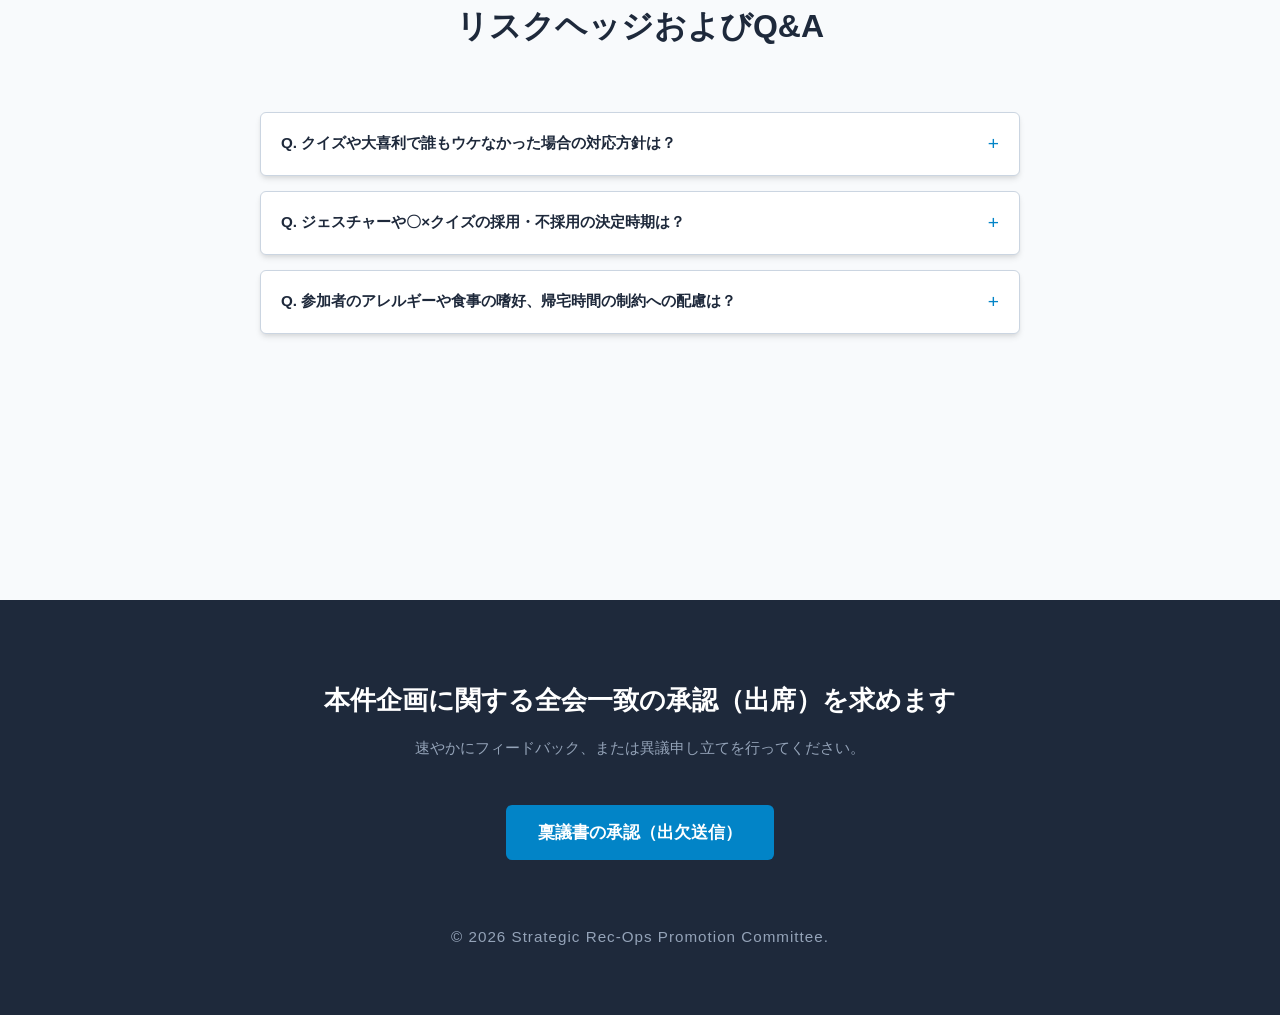
==== commit d1b0e5b2: "カード部分修正" ====
--- a/index.html
+++ b/index.html
@@ -102,15 +102,19 @@
             <div class="prog-card status-confirmed url-link">
               <span class="prog-time">⏱ 予想所要時間：30分〜60分</span>
               <h3>1. クイズ大会</h3>
-              <p>知識のない大人を晒し上げます。<br>早押しクイズアプリ開発中</p>
-            </div>
+              <p>
+                知識のない大人を晒し上げます。<br />早押しクイズアプリ開発中
+              </p>
+            </div>
+
             <!-- 2. 大喜利 (確定) -->
             <div class="prog-card status-confirmed url-link">
               <span class="prog-time">⏱ 予想所要時間：30分〜60分</span>
-              <h3>2. 第一回さーもんず<br>　IPPONグランプリ</h3>
-              <p>
-                まさかのプロ参戦！？<br>IPPONグランプリ用アプリ開発中
-              </p>
+              <h3>2. 第一回さーもんず<br />　IPPONグランプリ</h3>
+              <p>まさかのプロ参戦！？<br />IPPONグランプリ用アプリ開発中</p>
+            </div>
+            <!-- 👈 ここに </div> が抜けていたのを修正しました！ -->
+
             <!-- 3. 飲み会ゲーム (確定) -->
             <div class="prog-card status-confirmed">
               <span class="prog-time">⏱ 予想所要時間：30分〜60分</span>
@@ -119,18 +123,21 @@
                 「酔ってるから負けるだけやし」とかの言い訳はもういらない。さーもんず最強決めようや。
               </p>
             </div>
+
             <!-- 4. 朝までそれ正解 (確定) -->
             <div class="prog-card status-confirmed">
               <span class="prog-time">⏱ 予想所要時間：30分</span>
               <h3>4. 朝までそれ正解</h3>
               <p>矢嶋がやりたい。</p>
             </div>
+
             <!-- 5. 飲み会 (最終フェーズ・確定) -->
             <div class="prog-card status-confirmed">
               <span class="prog-time">⏱ 予想所要時間：180分〜無限</span>
               <h3>5. 最終フェーズ</h3>
               <p>お店どーする？？</p>
             </div>
+
             <!-- 6. ジェスチャーゲーム (検討中) -->
             <div class="prog-card status-pending">
               <span class="prog-time">⏱ 予想所要時間：30分</span>
@@ -139,6 +146,7 @@
                 身体表現のみで情報を伝達する非言語コミュニケーション負荷試験。ボディランゲージの限界に挑戦。
               </p>
             </div>
+
             <!-- 7. 〇×クイズ (検討中) -->
             <div class="prog-card status-pending">
               <span class="prog-time">⏱ 予想所要時間：30分</span>
@@ -147,13 +155,12 @@
                 確率50%の究極の選択肢に対し、直感と統計的勘を頼りに生存を競う高速レスポンス型クイズ。
               </p>
             </div>
+
             <!-- 8. 予備枠 / エクストラ (検討中) -->
             <div class="prog-card status-pending">
-              <span class="prog-time">⏱ 予想所要時間：60分〜90分</span>
+              <span class="prog-time">⏱ 物理所要時間：60分〜90分</span>
               <h3>8. ゲーム大会</h3>
-              <p>
-                スマブラとかマリパとか色々やるのも楽しいよね。
-              </p>
+              <p>スマブラとかマリパとか色々やるのも楽しいよね。</p>
             </div>
           </div>
         </div>
@@ -228,9 +235,13 @@
                 </tr>
                 <tr>
                   <td><strong>コストパフォーマンス</strong></td>
-                  <td>高額（レンタカー+高速代+ガソリン+入園料：約20,000円〜 / 名）</td>
+                  <td>
+                    高額（レンタカー+高速代+ガソリン+入園料：約20,000円〜 / 名）
+                  </td>
                   <td class="highlight-col text-accent">
-                    <strong>最適化済み（レク+飲み代：約10,000円〜 / 名）</strong>
+                    <strong
+                      >最適化済み（レク+飲み代：約10,000円〜 / 名）</strong
+                    >
                   </td>
                 </tr>
                 <tr>
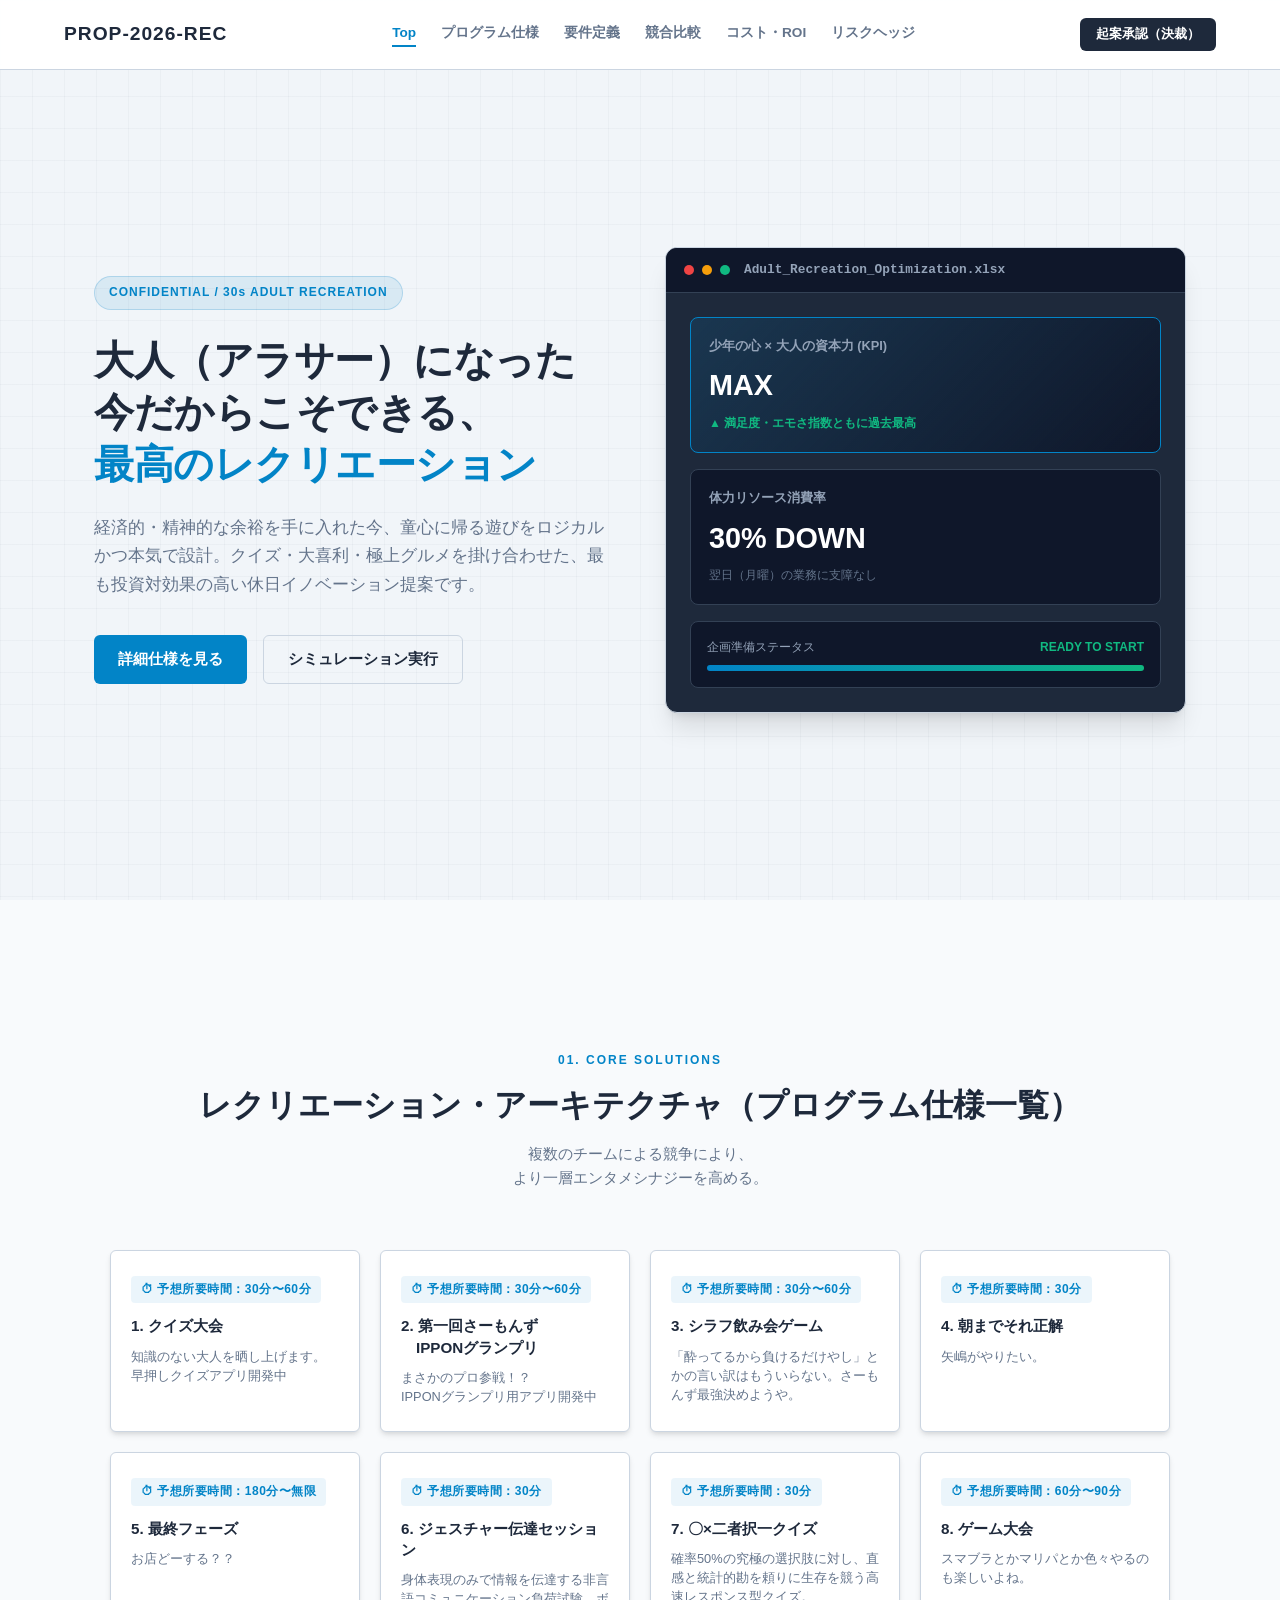
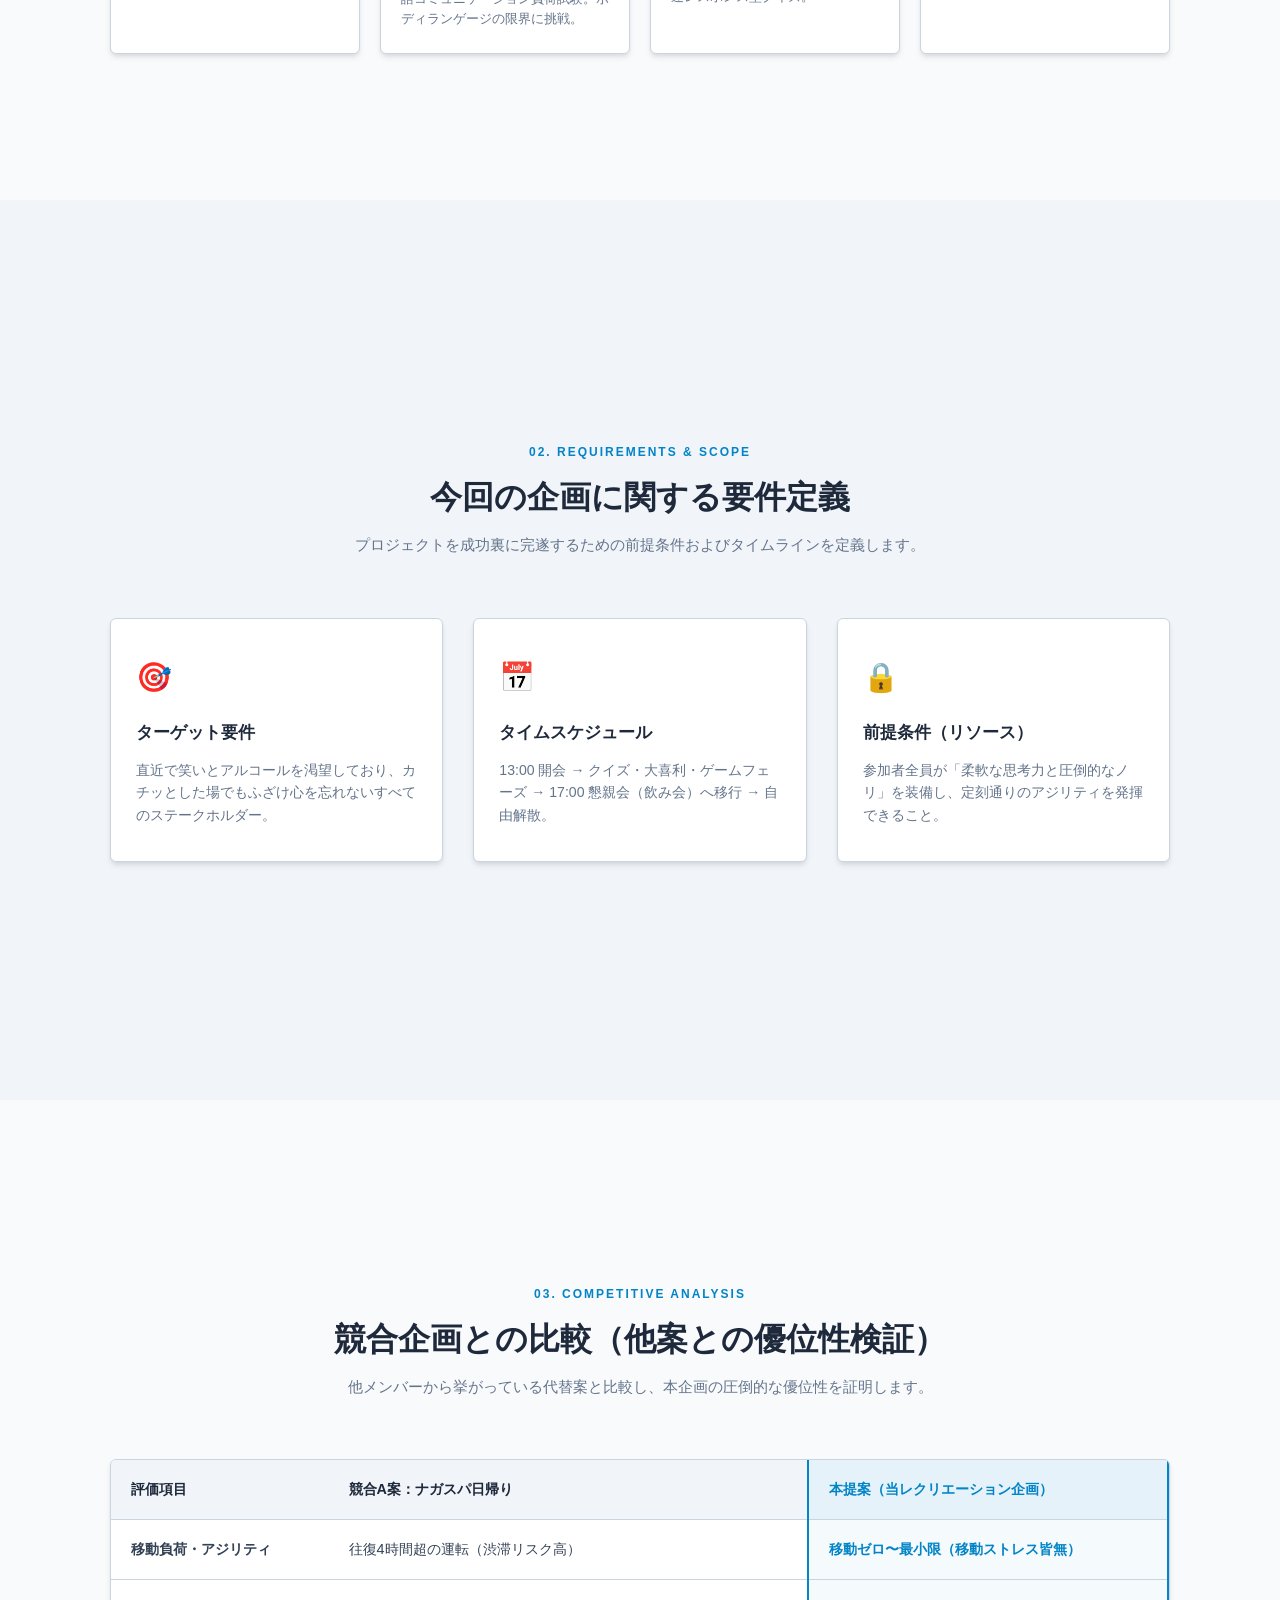
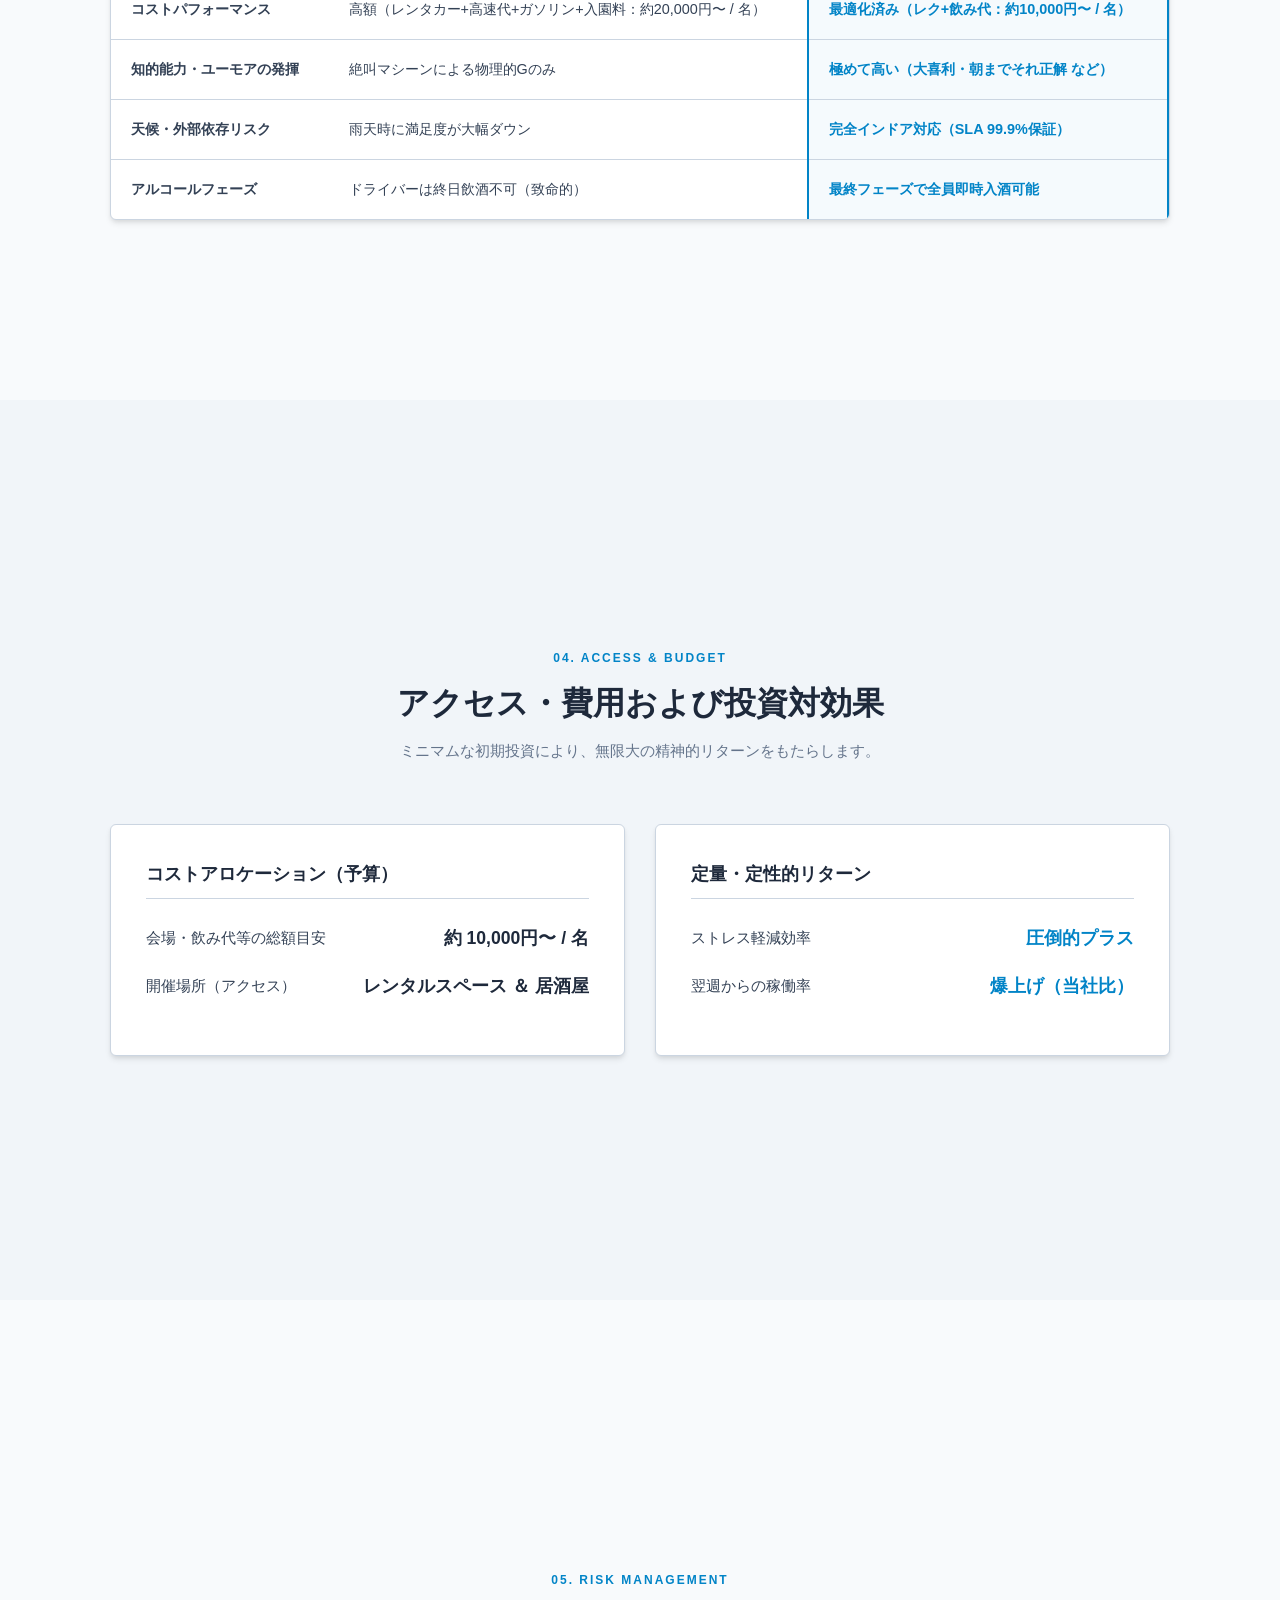
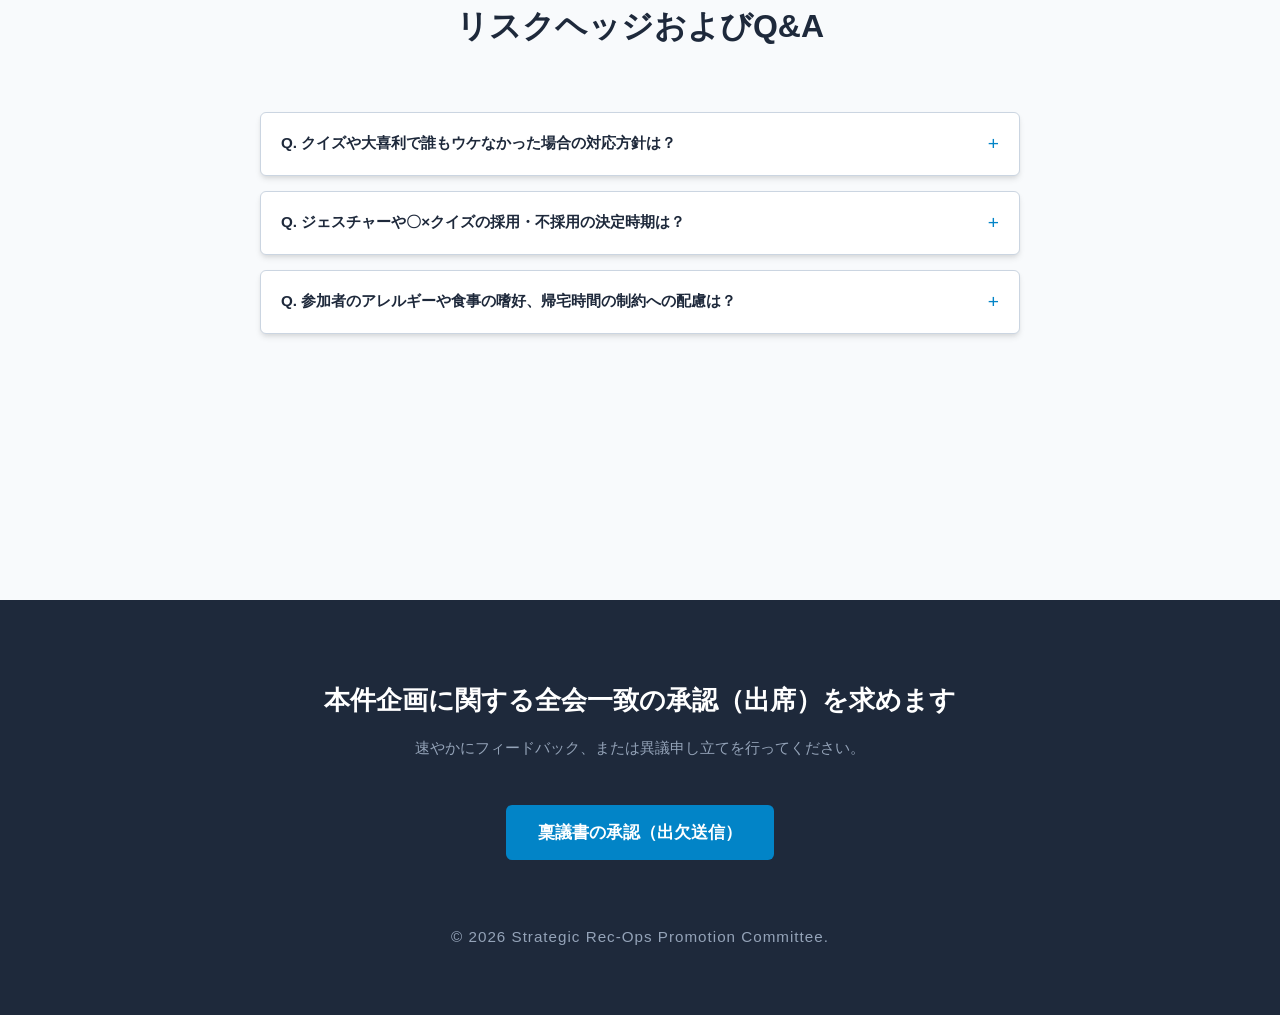
==== commit 969187cc: "カード微修正" ====
--- a/index.html
+++ b/index.html
@@ -99,22 +99,19 @@
 
           <div class="program-grid">
             <!-- 1. クイズ (確定) -->
-            <div class="prog-card status-confirmed url-link">
+            <div class="prog-card status-confirmed url-links">
               <span class="prog-time">⏱ 予想所要時間：30分〜60分</span>
               <h3>1. クイズ大会</h3>
-              <p>
-                知識のない大人を晒し上げます。<br />早押しクイズアプリ開発中
-              </p>
-            </div>
-
+              <p>知識のない大人を晒し上げます。<br>早押しクイズアプリ開発中</p>
+            </div>
             <!-- 2. 大喜利 (確定) -->
-            <div class="prog-card status-confirmed url-link">
+            <div class="prog-card status-confirmed url-links">
               <span class="prog-time">⏱ 予想所要時間：30分〜60分</span>
-              <h3>2. 第一回さーもんず<br />　IPPONグランプリ</h3>
-              <p>まさかのプロ参戦！？<br />IPPONグランプリ用アプリ開発中</p>
-            </div>
-            <!-- 👈 ここに </div> が抜けていたのを修正しました！ -->
-
+              <h3>2. 第一回さーもんず<br>　IPPONグランプリ</h3>
+              <p>
+                まさかのプロ参戦！？<br>IPPONグランプリ用アプリ開発中
+              </p>
+            </div>
             <!-- 3. 飲み会ゲーム (確定) -->
             <div class="prog-card status-confirmed">
               <span class="prog-time">⏱ 予想所要時間：30分〜60分</span>
@@ -123,21 +120,18 @@
                 「酔ってるから負けるだけやし」とかの言い訳はもういらない。さーもんず最強決めようや。
               </p>
             </div>
-
             <!-- 4. 朝までそれ正解 (確定) -->
             <div class="prog-card status-confirmed">
               <span class="prog-time">⏱ 予想所要時間：30分</span>
               <h3>4. 朝までそれ正解</h3>
               <p>矢嶋がやりたい。</p>
             </div>
-
             <!-- 5. 飲み会 (最終フェーズ・確定) -->
             <div class="prog-card status-confirmed">
               <span class="prog-time">⏱ 予想所要時間：180分〜無限</span>
               <h3>5. 最終フェーズ</h3>
               <p>お店どーする？？</p>
             </div>
-
             <!-- 6. ジェスチャーゲーム (検討中) -->
             <div class="prog-card status-pending">
               <span class="prog-time">⏱ 予想所要時間：30分</span>
@@ -146,7 +140,6 @@
                 身体表現のみで情報を伝達する非言語コミュニケーション負荷試験。ボディランゲージの限界に挑戦。
               </p>
             </div>
-
             <!-- 7. 〇×クイズ (検討中) -->
             <div class="prog-card status-pending">
               <span class="prog-time">⏱ 予想所要時間：30分</span>
@@ -155,12 +148,13 @@
                 確率50%の究極の選択肢に対し、直感と統計的勘を頼りに生存を競う高速レスポンス型クイズ。
               </p>
             </div>
-
             <!-- 8. 予備枠 / エクストラ (検討中) -->
             <div class="prog-card status-pending">
-              <span class="prog-time">⏱ 物理所要時間：60分〜90分</span>
+              <span class="prog-time">⏱ 予想所要時間：60分〜90分</span>
               <h3>8. ゲーム大会</h3>
-              <p>スマブラとかマリパとか色々やるのも楽しいよね。</p>
+              <p>
+                スマブラとかマリパとか色々やるのも楽しいよね。
+              </p>
             </div>
           </div>
         </div>
@@ -235,13 +229,9 @@
                 </tr>
                 <tr>
                   <td><strong>コストパフォーマンス</strong></td>
-                  <td>
-                    高額（レンタカー+高速代+ガソリン+入園料：約20,000円〜 / 名）
-                  </td>
+                  <td>高額（レンタカー+高速代+ガソリン+入園料：約20,000円〜 / 名）</td>
                   <td class="highlight-col text-accent">
-                    <strong
-                      >最適化済み（レク+飲み代：約10,000円〜 / 名）</strong
-                    >
+                    <strong>最適化済み（レク+飲み代：約10,000円〜 / 名）</strong>
                   </td>
                 </tr>
                 <tr>
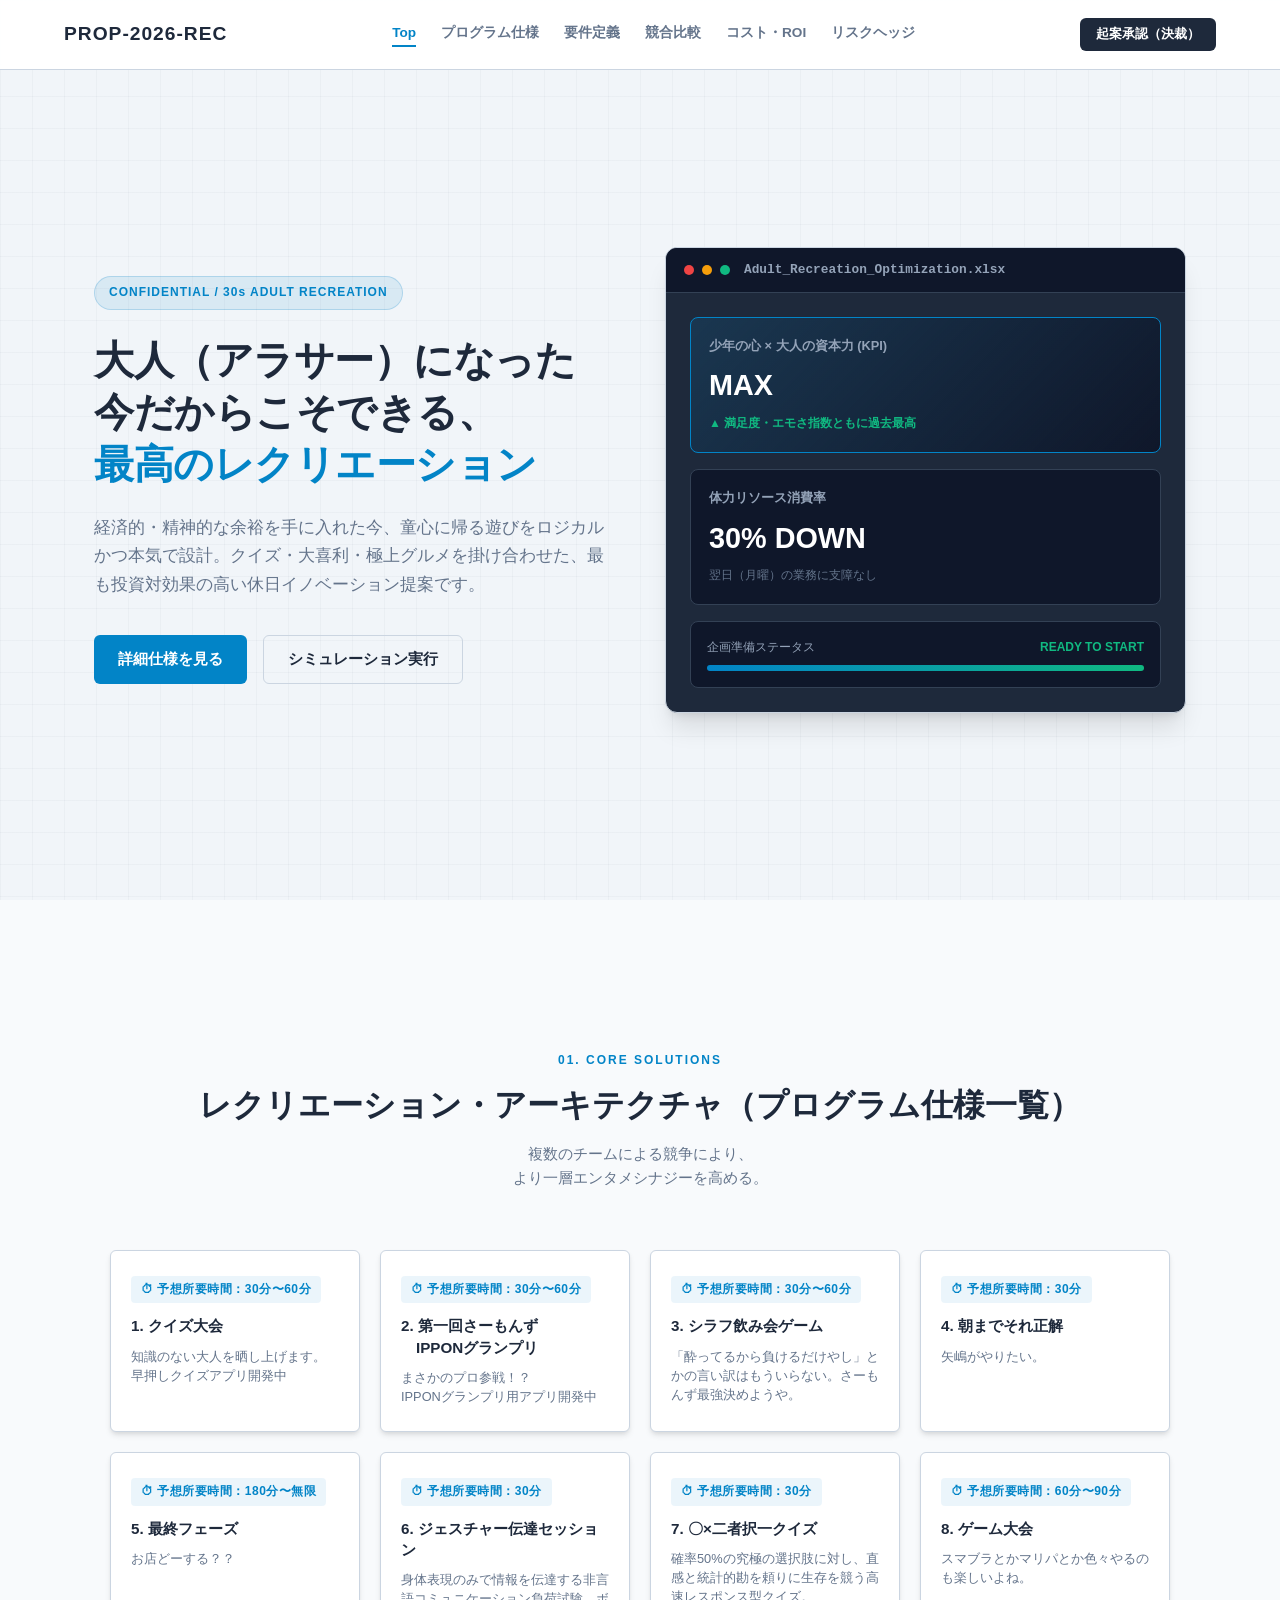
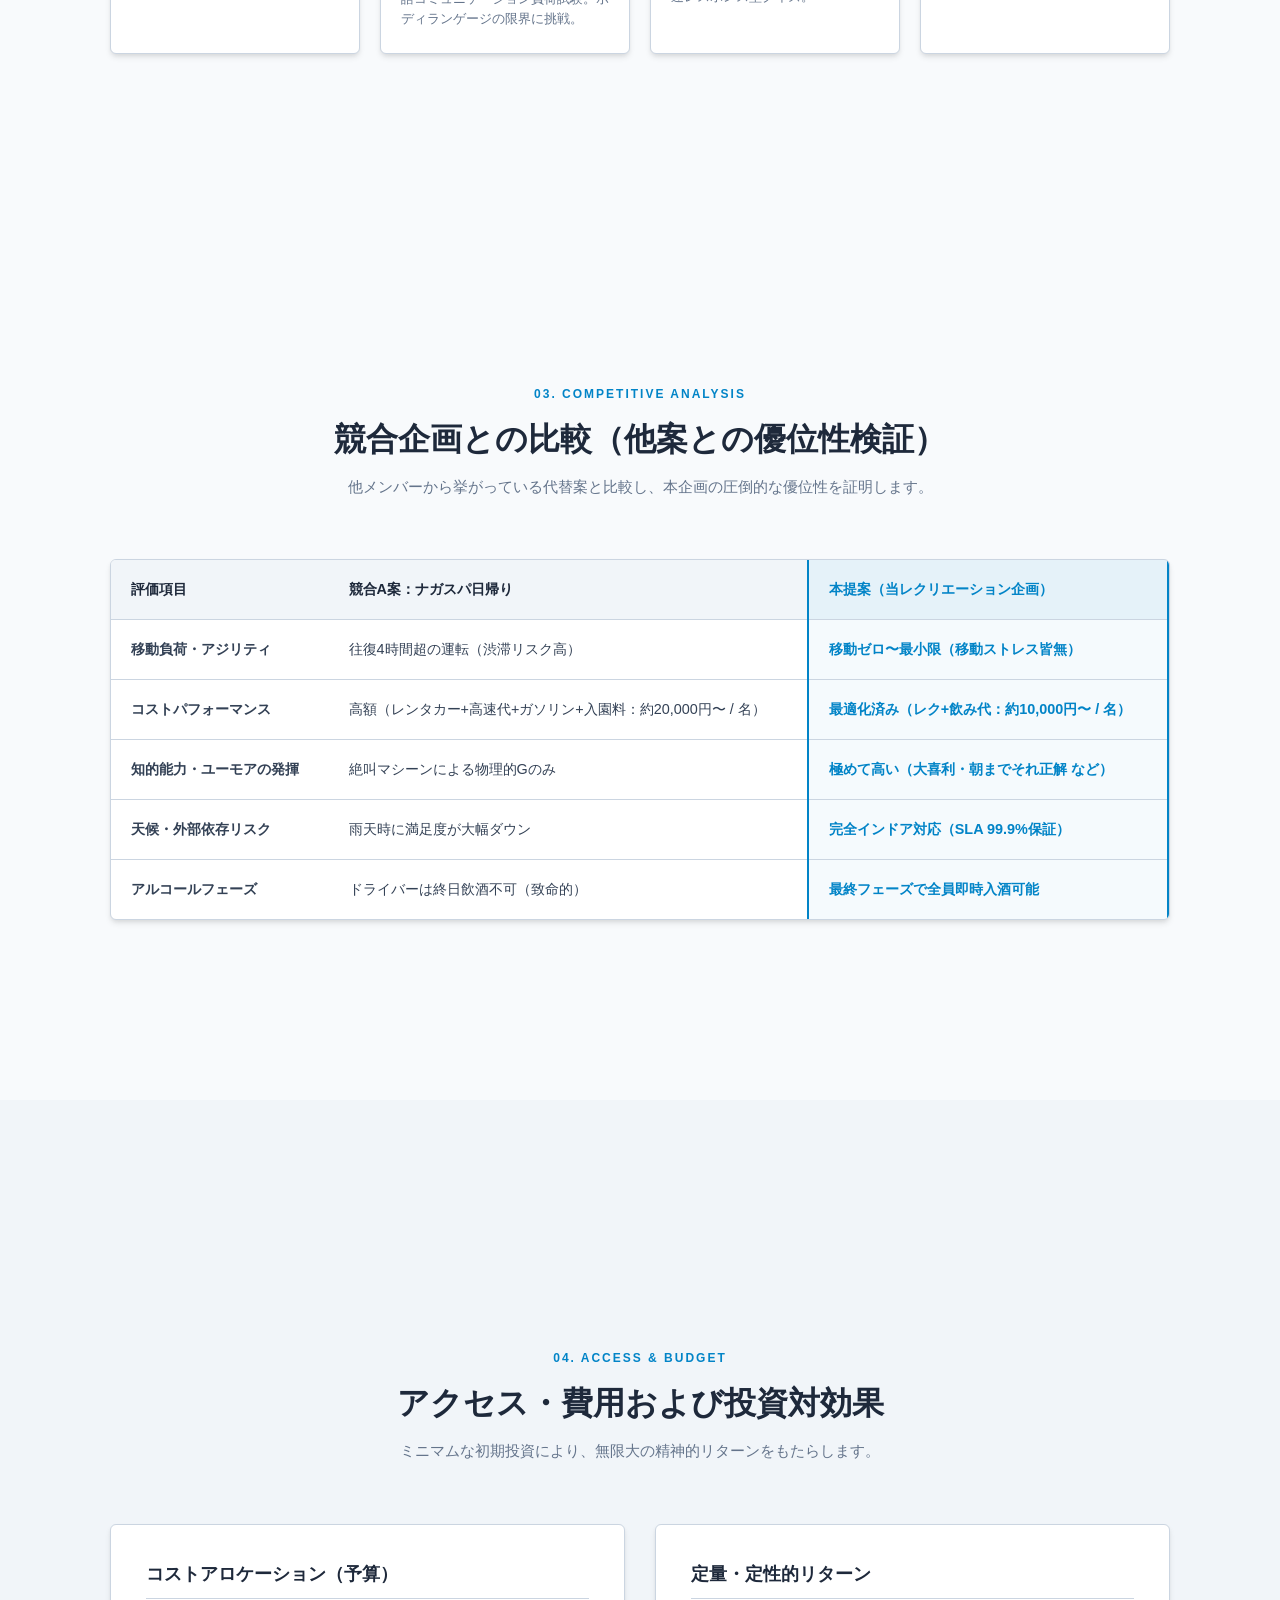
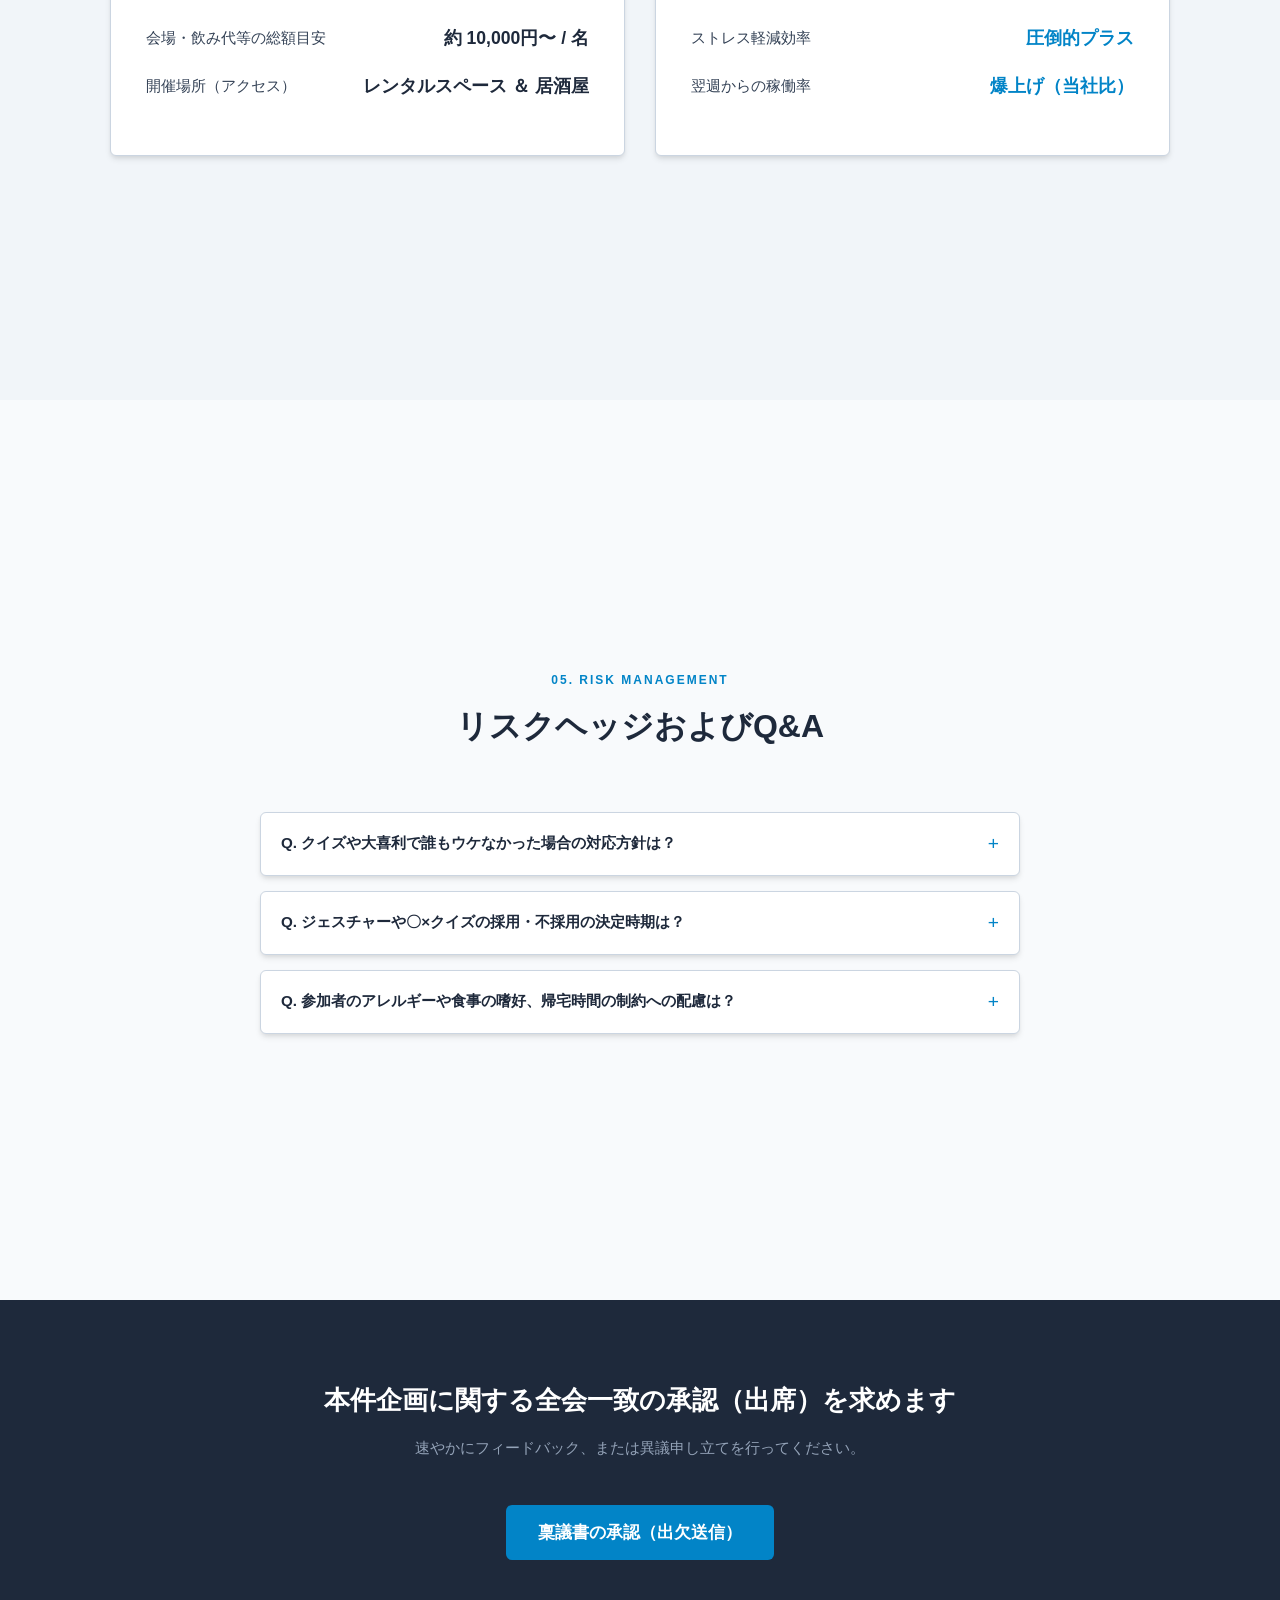
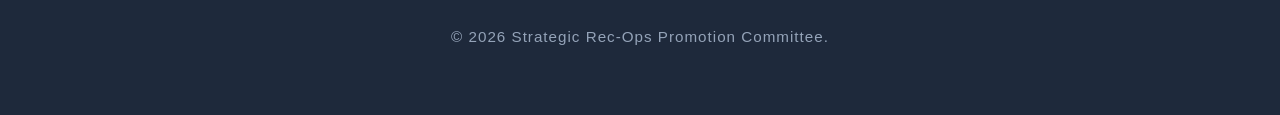
==== commit 32883548: "名前変更" ====
--- a/index.html
+++ b/index.html
@@ -99,19 +99,21 @@
 
           <div class="program-grid">
             <!-- 1. クイズ (確定) -->
-            <div class="prog-card status-confirmed url-links">
+            <div class="prog-card status-confirmed url-link">
               <span class="prog-time">⏱ 予想所要時間：30分〜60分</span>
               <h3>1. クイズ大会</h3>
-              <p>知識のない大人を晒し上げます。<br>早押しクイズアプリ開発中</p>
-            </div>
+              <p>
+                知識のない大人を晒し上げます。<br />早押しクイズアプリ開発中
+              </p>
+            </div>
+
             <!-- 2. 大喜利 (確定) -->
-            <div class="prog-card status-confirmed url-links">
+            <div class="prog-card status-confirmed url-link">
               <span class="prog-time">⏱ 予想所要時間：30分〜60分</span>
-              <h3>2. 第一回さーもんず<br>　IPPONグランプリ</h3>
-              <p>
-                まさかのプロ参戦！？<br>IPPONグランプリ用アプリ開発中
-              </p>
-            </div>
+              <h3>2. 第一回さーもんず<br />　IPPONグランプリ</h3>
+              <p>まさかのプロ参戦！？<br />IPPONグランプリ用アプリ開発中</p>
+            </div>
+
             <!-- 3. 飲み会ゲーム (確定) -->
             <div class="prog-card status-confirmed">
               <span class="prog-time">⏱ 予想所要時間：30分〜60分</span>
@@ -120,18 +122,21 @@
                 「酔ってるから負けるだけやし」とかの言い訳はもういらない。さーもんず最強決めようや。
               </p>
             </div>
+
             <!-- 4. 朝までそれ正解 (確定) -->
             <div class="prog-card status-confirmed">
               <span class="prog-time">⏱ 予想所要時間：30分</span>
               <h3>4. 朝までそれ正解</h3>
               <p>矢嶋がやりたい。</p>
             </div>
+
             <!-- 5. 飲み会 (最終フェーズ・確定) -->
             <div class="prog-card status-confirmed">
               <span class="prog-time">⏱ 予想所要時間：180分〜無限</span>
               <h3>5. 最終フェーズ</h3>
               <p>お店どーする？？</p>
             </div>
+
             <!-- 6. ジェスチャーゲーム (検討中) -->
             <div class="prog-card status-pending">
               <span class="prog-time">⏱ 予想所要時間：30分</span>
@@ -140,6 +145,7 @@
                 身体表現のみで情報を伝達する非言語コミュニケーション負荷試験。ボディランゲージの限界に挑戦。
               </p>
             </div>
+
             <!-- 7. 〇×クイズ (検討中) -->
             <div class="prog-card status-pending">
               <span class="prog-time">⏱ 予想所要時間：30分</span>
@@ -148,50 +154,12 @@
                 確率50%の究極の選択肢に対し、直感と統計的勘を頼りに生存を競う高速レスポンス型クイズ。
               </p>
             </div>
+
             <!-- 8. 予備枠 / エクストラ (検討中) -->
             <div class="prog-card status-pending">
               <span class="prog-time">⏱ 予想所要時間：60分〜90分</span>
               <h3>8. ゲーム大会</h3>
-              <p>
-                スマブラとかマリパとか色々やるのも楽しいよね。
-              </p>
-            </div>
-          </div>
-        </div>
-      </section>
-
-      <!-- ③ 今回の企画に関する要件 -->
-      <section id="requirements" class="section bg-light">
-        <div class="container">
-          <div class="section-title">
-            <span class="sub-heading">02. REQUIREMENTS & SCOPE</span>
-            <h2>今回の企画に関する要件定義</h2>
-            <p>
-              プロジェクトを成功裏に完遂するための前提条件およびタイムラインを定義します。
-            </p>
-          </div>
-          <div class="card-grid">
-            <div class="issue-card">
-              <div class="issue-icon">🎯</div>
-              <h3>ターゲット要件</h3>
-              <p>
-                直近で笑いとアルコールを渇望しており、カチッとした場でもふざけ心を忘れないすべてのステークホルダー。
-              </p>
-            </div>
-            <div class="issue-card">
-              <div class="issue-icon">📅</div>
-              <h3>タイムスケジュール</h3>
-              <p>
-                13:00 開会 → クイズ・大喜利・ゲームフェーズ → 17:00
-                懇親会（飲み会）へ移行 → 自由解散。
-              </p>
-            </div>
-            <div class="issue-card">
-              <div class="issue-icon">🔒</div>
-              <h3>前提条件（リソース）</h3>
-              <p>
-                参加者全員が「柔軟な思考力と圧倒的なノリ」を装備し、定刻通りのアジリティを発揮できること。
-              </p>
+              <p>スマブラとかマリパとか色々やるのも楽しいよね。</p>
             </div>
           </div>
         </div>
@@ -229,9 +197,13 @@
                 </tr>
                 <tr>
                   <td><strong>コストパフォーマンス</strong></td>
-                  <td>高額（レンタカー+高速代+ガソリン+入園料：約20,000円〜 / 名）</td>
-                  <td class="highlight-col text-accent">
-                    <strong>最適化済み（レク+飲み代：約10,000円〜 / 名）</strong>
+                  <td>
+                    高額（レンタカー+高速代+ガソリン+入園料：約20,000円〜 / 名）
+                  </td>
+                  <td class="highlight-col text-accent">
+                    <strong
+                      >最適化済み（レク+飲み代：約10,000円〜 / 名）</strong
+                    >
                   </td>
                 </tr>
                 <tr>
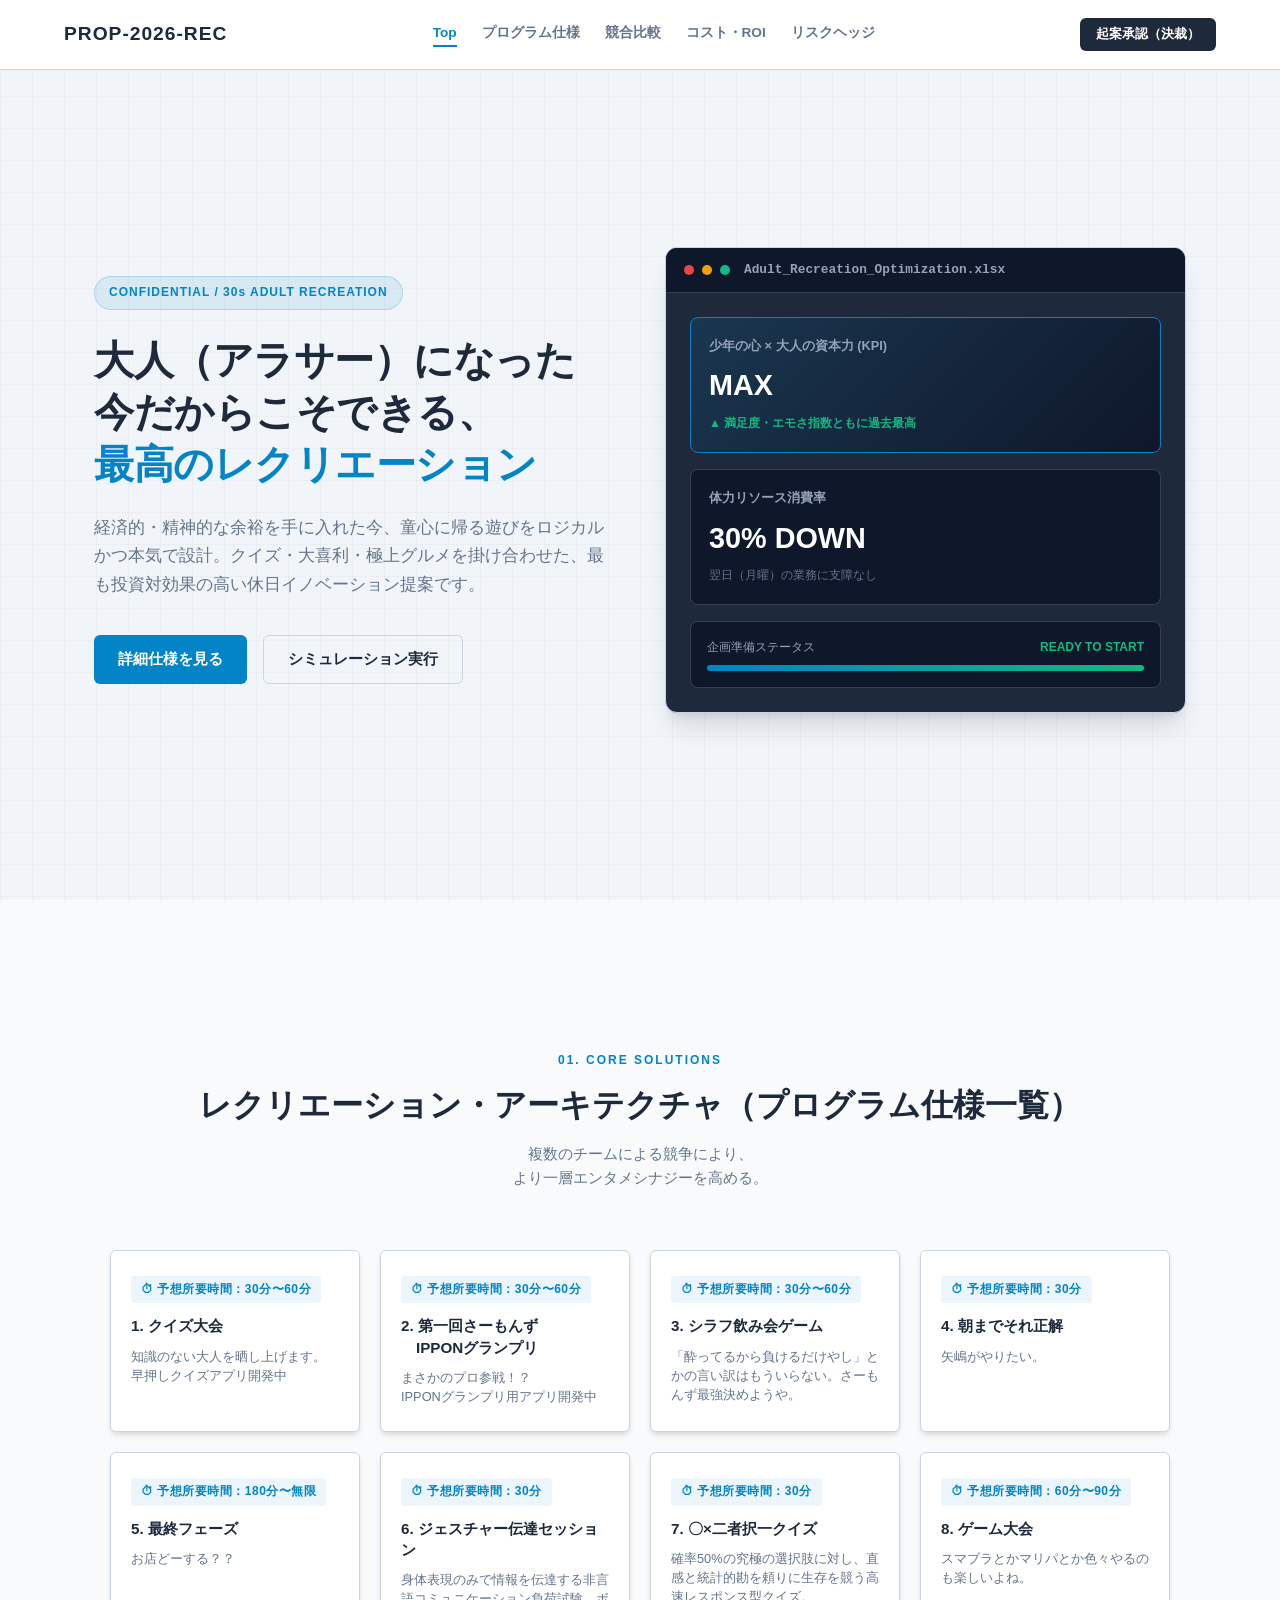
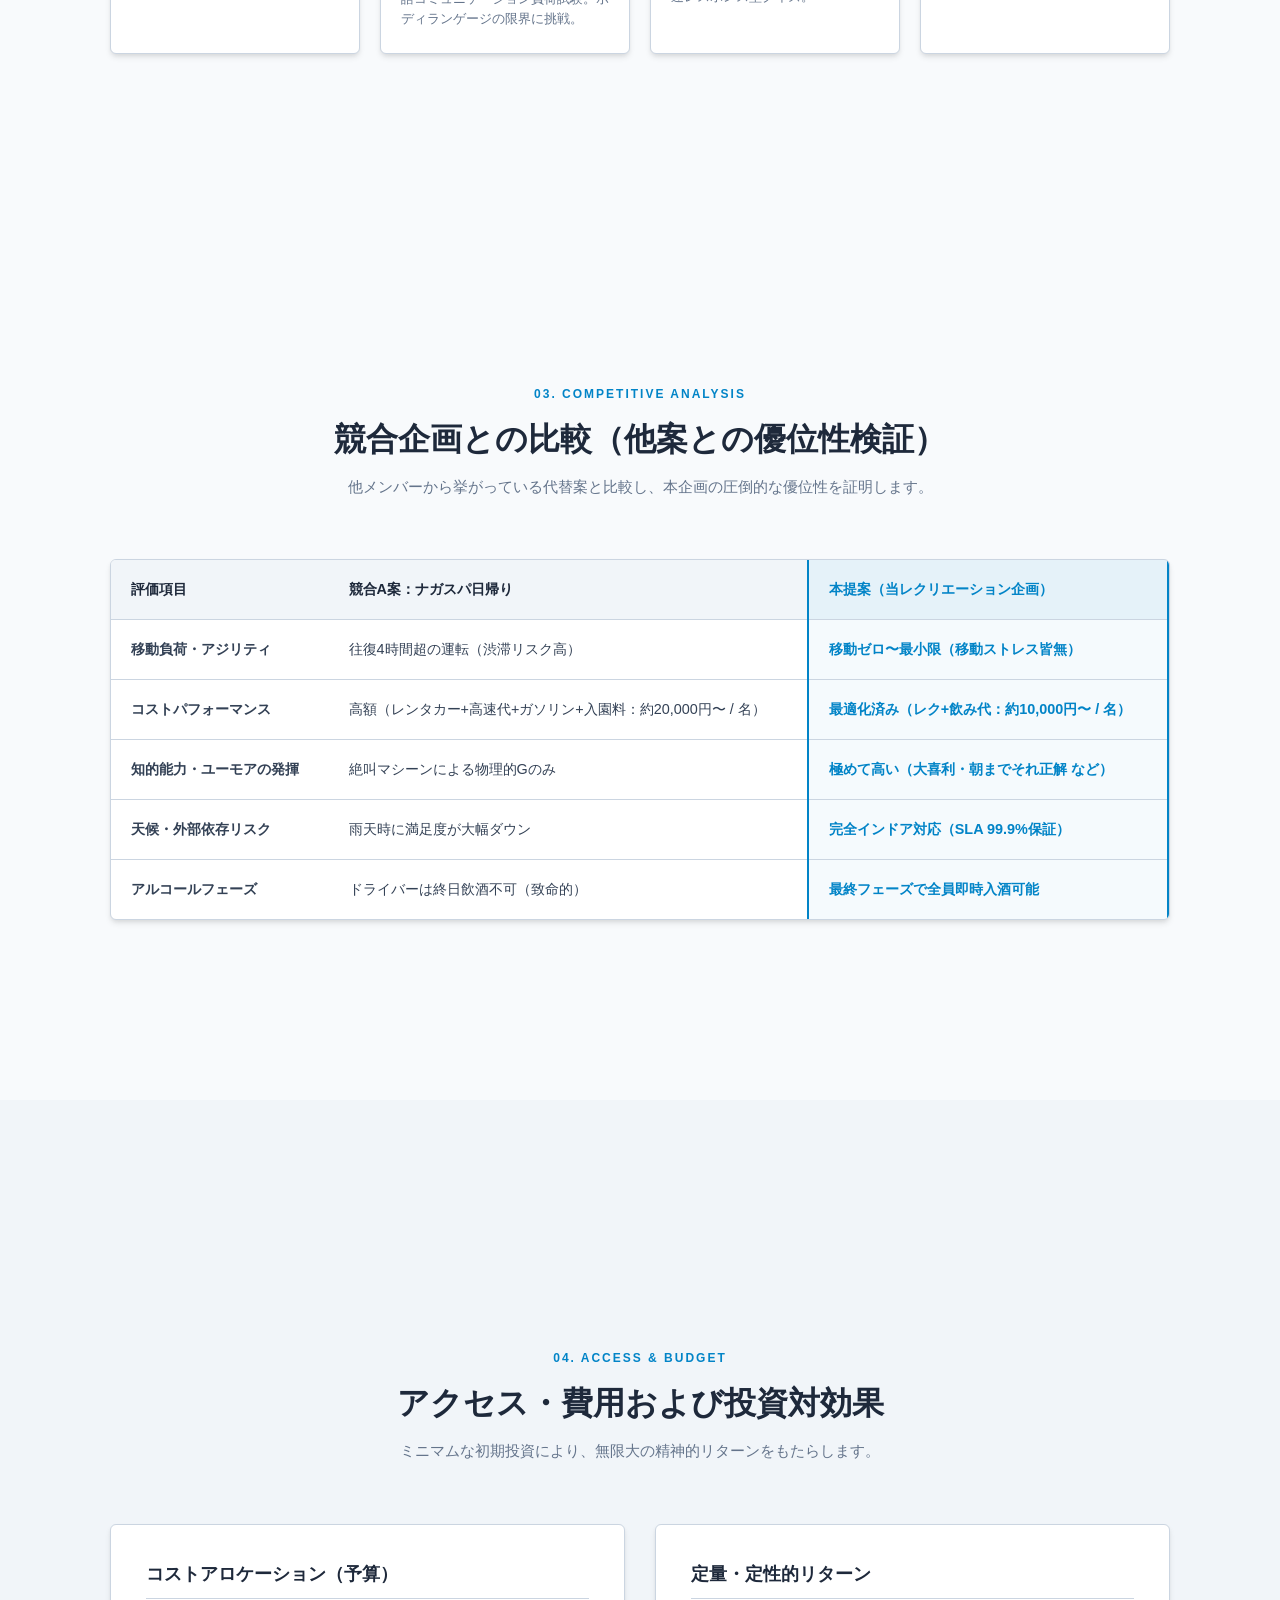
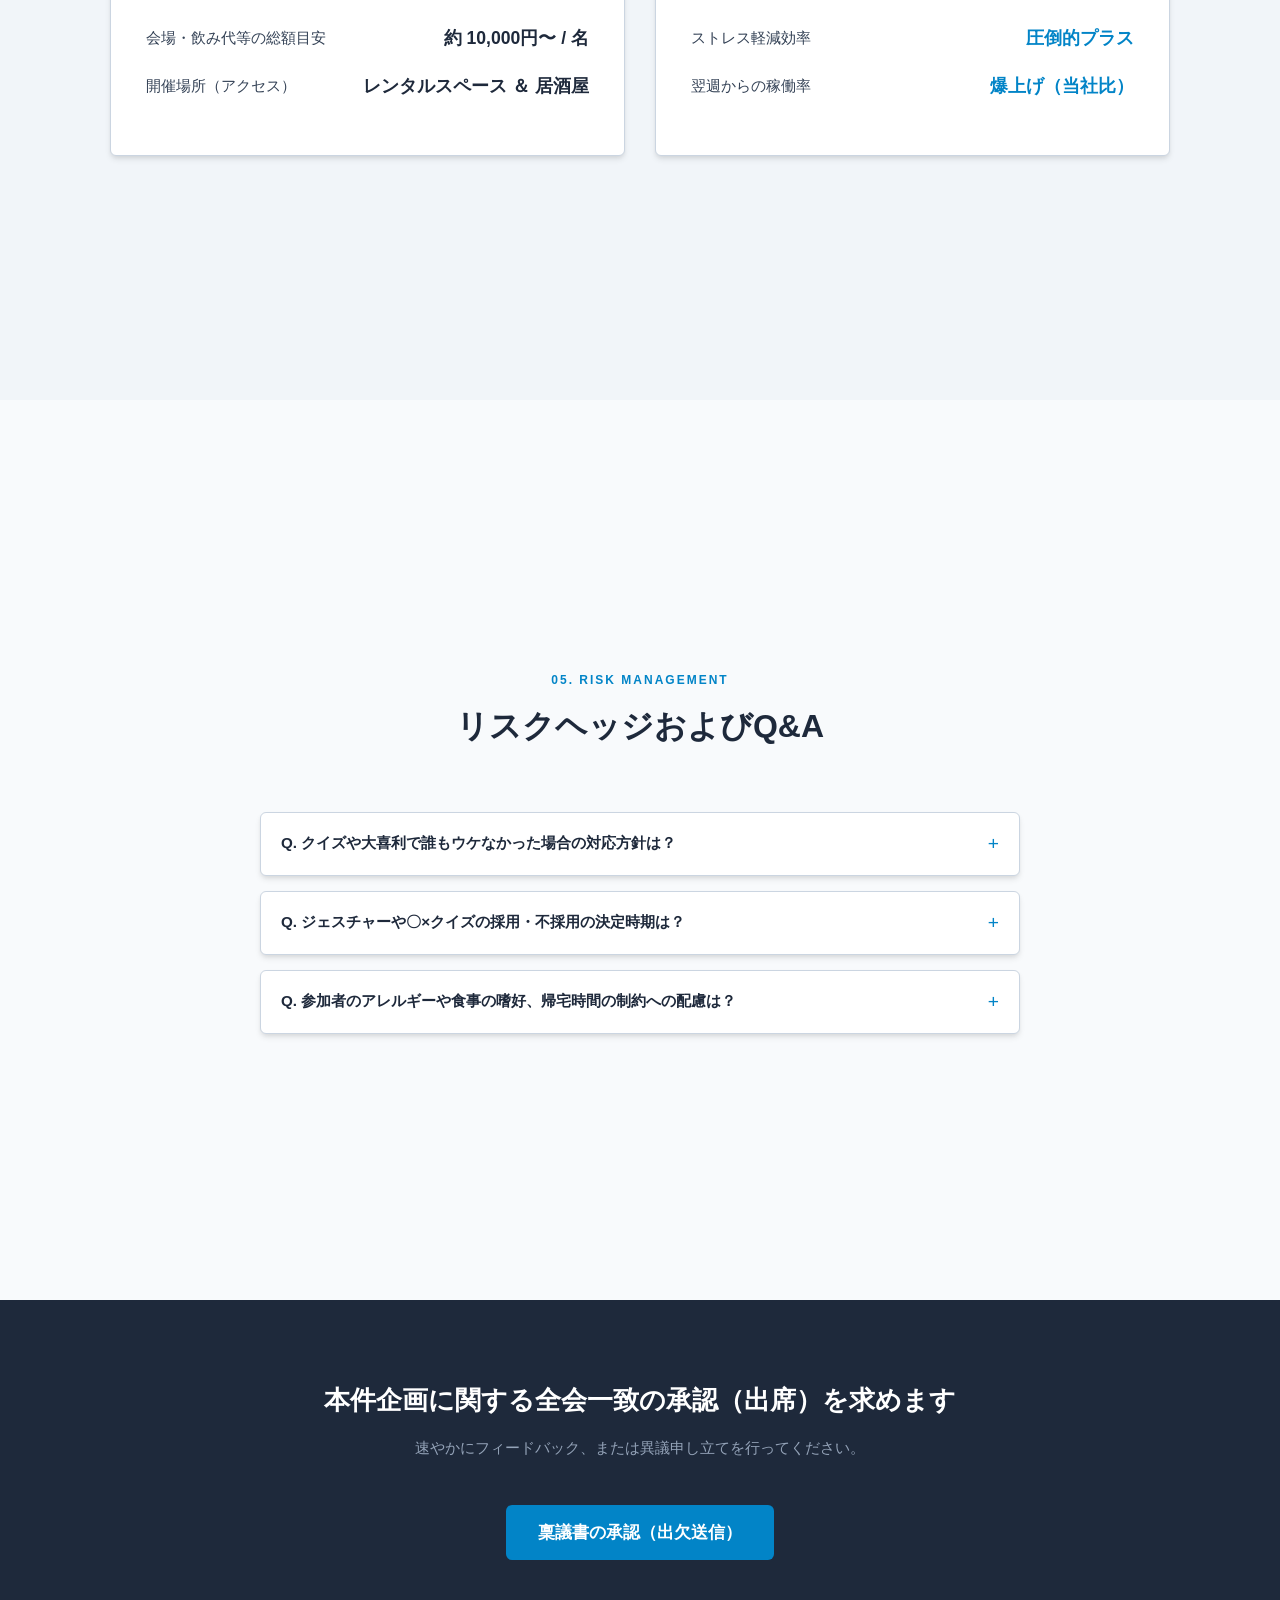
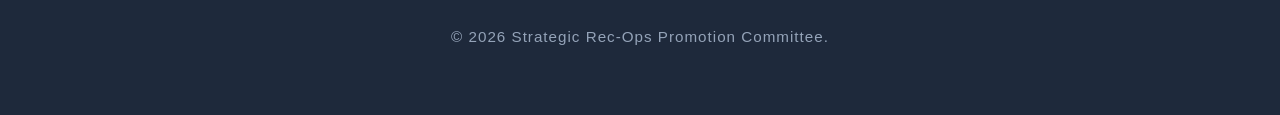
==== commit de040f66: "コミット" ====
--- a/index.html
+++ b/index.html
@@ -14,7 +14,6 @@
         <nav class="nav-links">
           <a href="#executive-summary">Top</a>
           <a href="#solution">プログラム仕様</a>
-          <a href="#requirements">要件定義</a>
           <a href="#comparison">競合比較</a>
           <a href="#roi">コスト・ROI</a>
           <a href="#risks">リスクヘッジ</a>
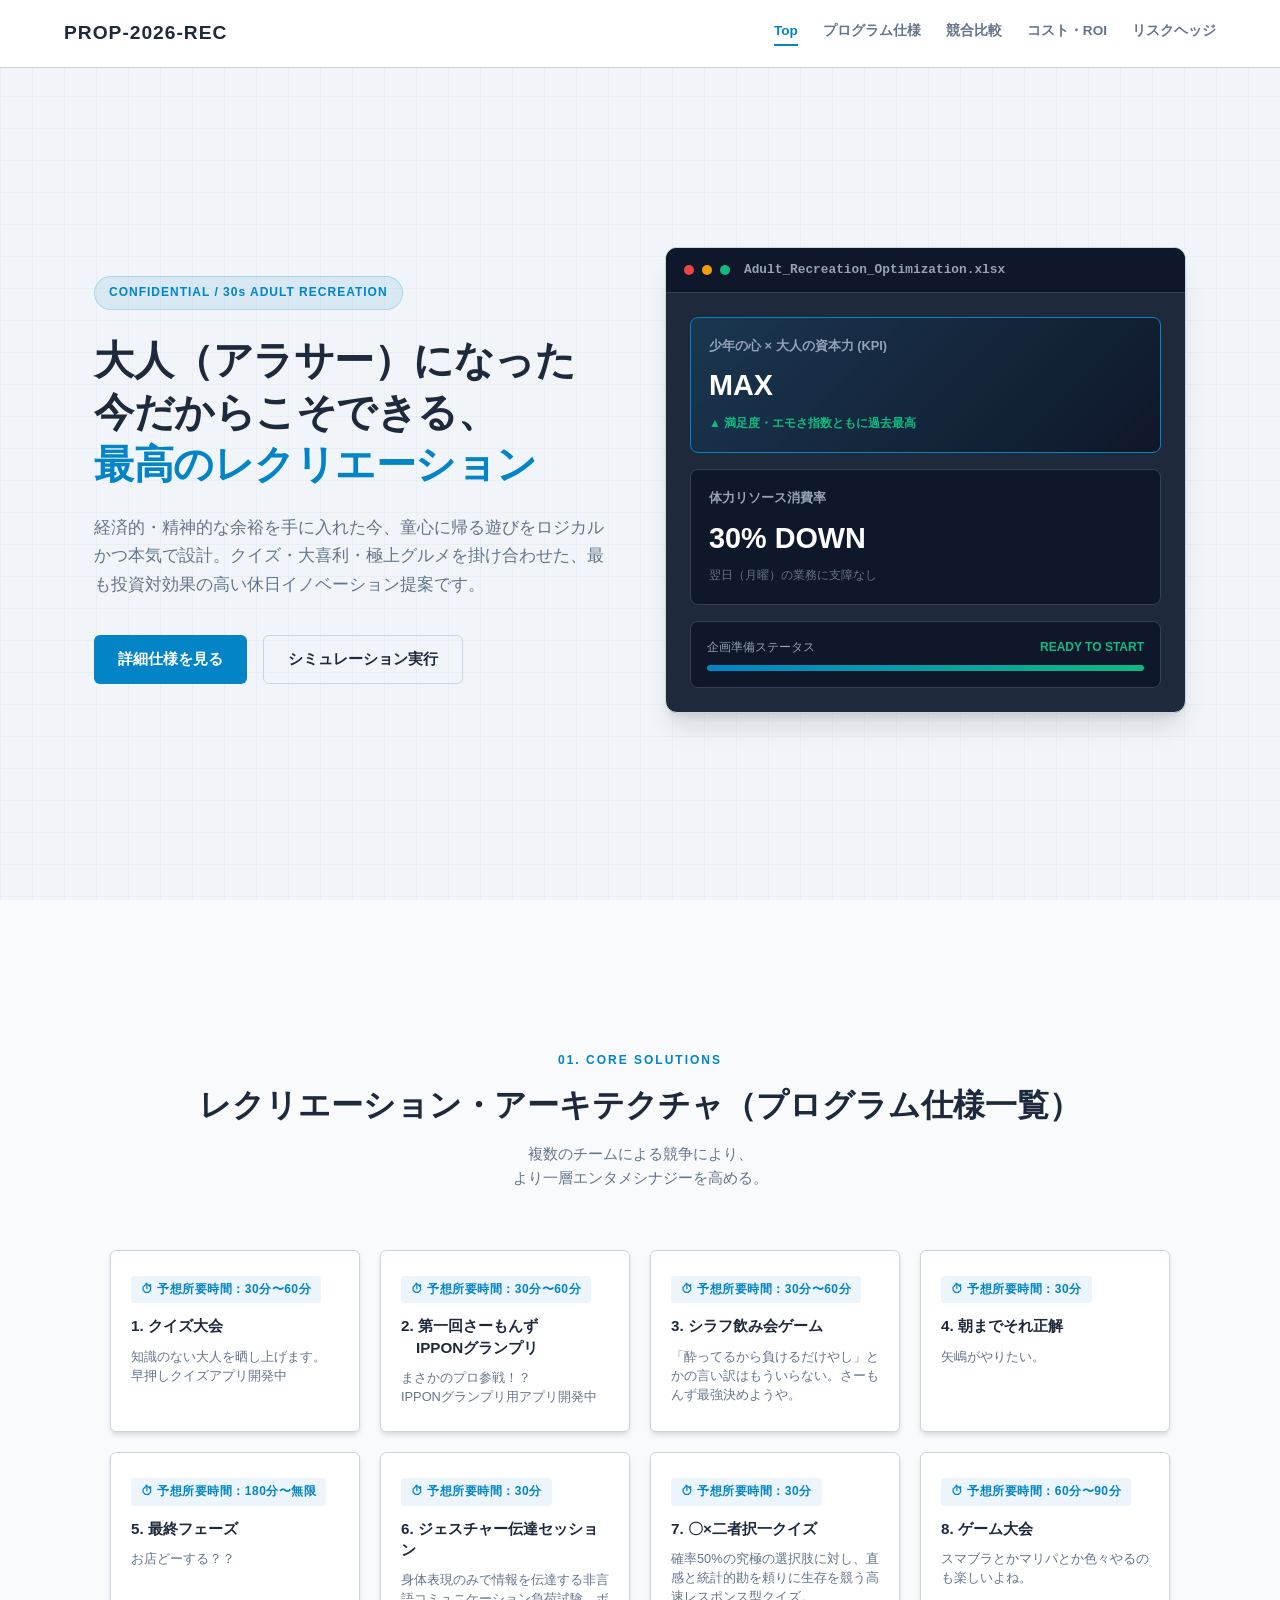
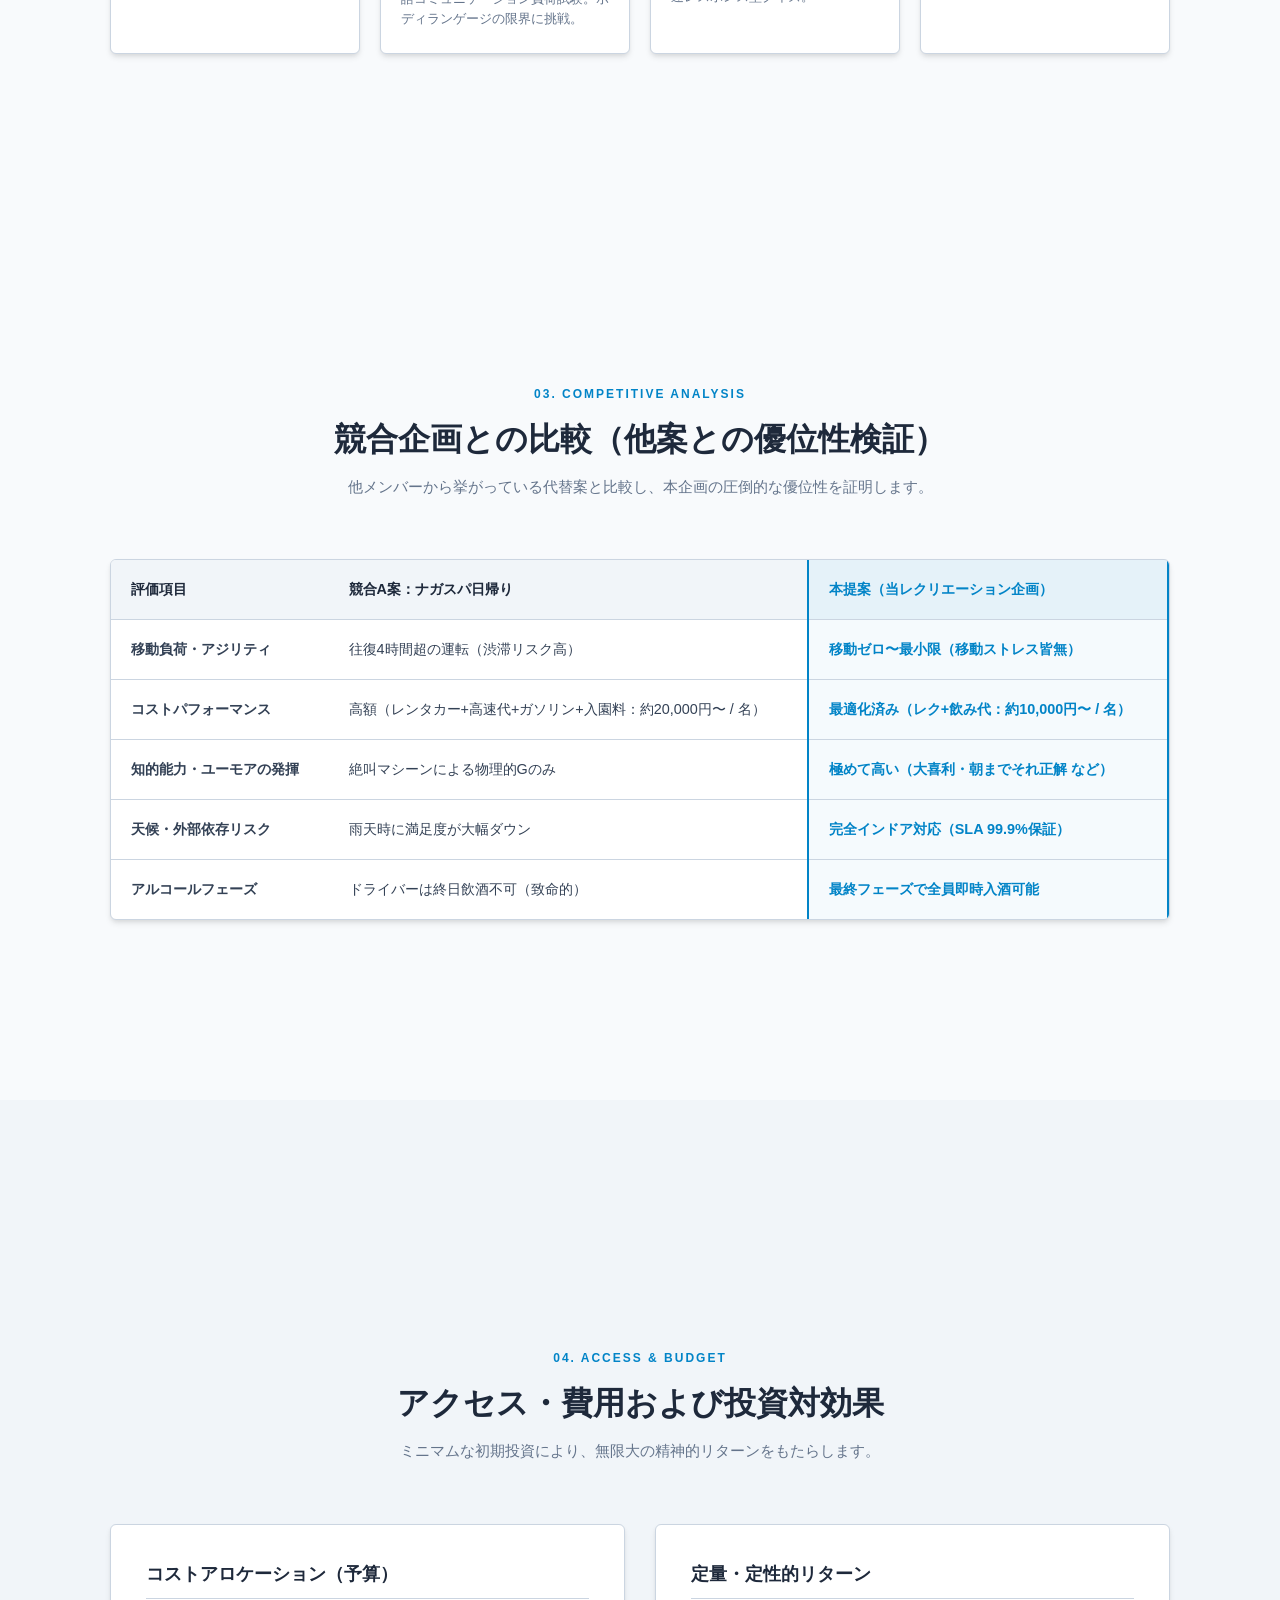
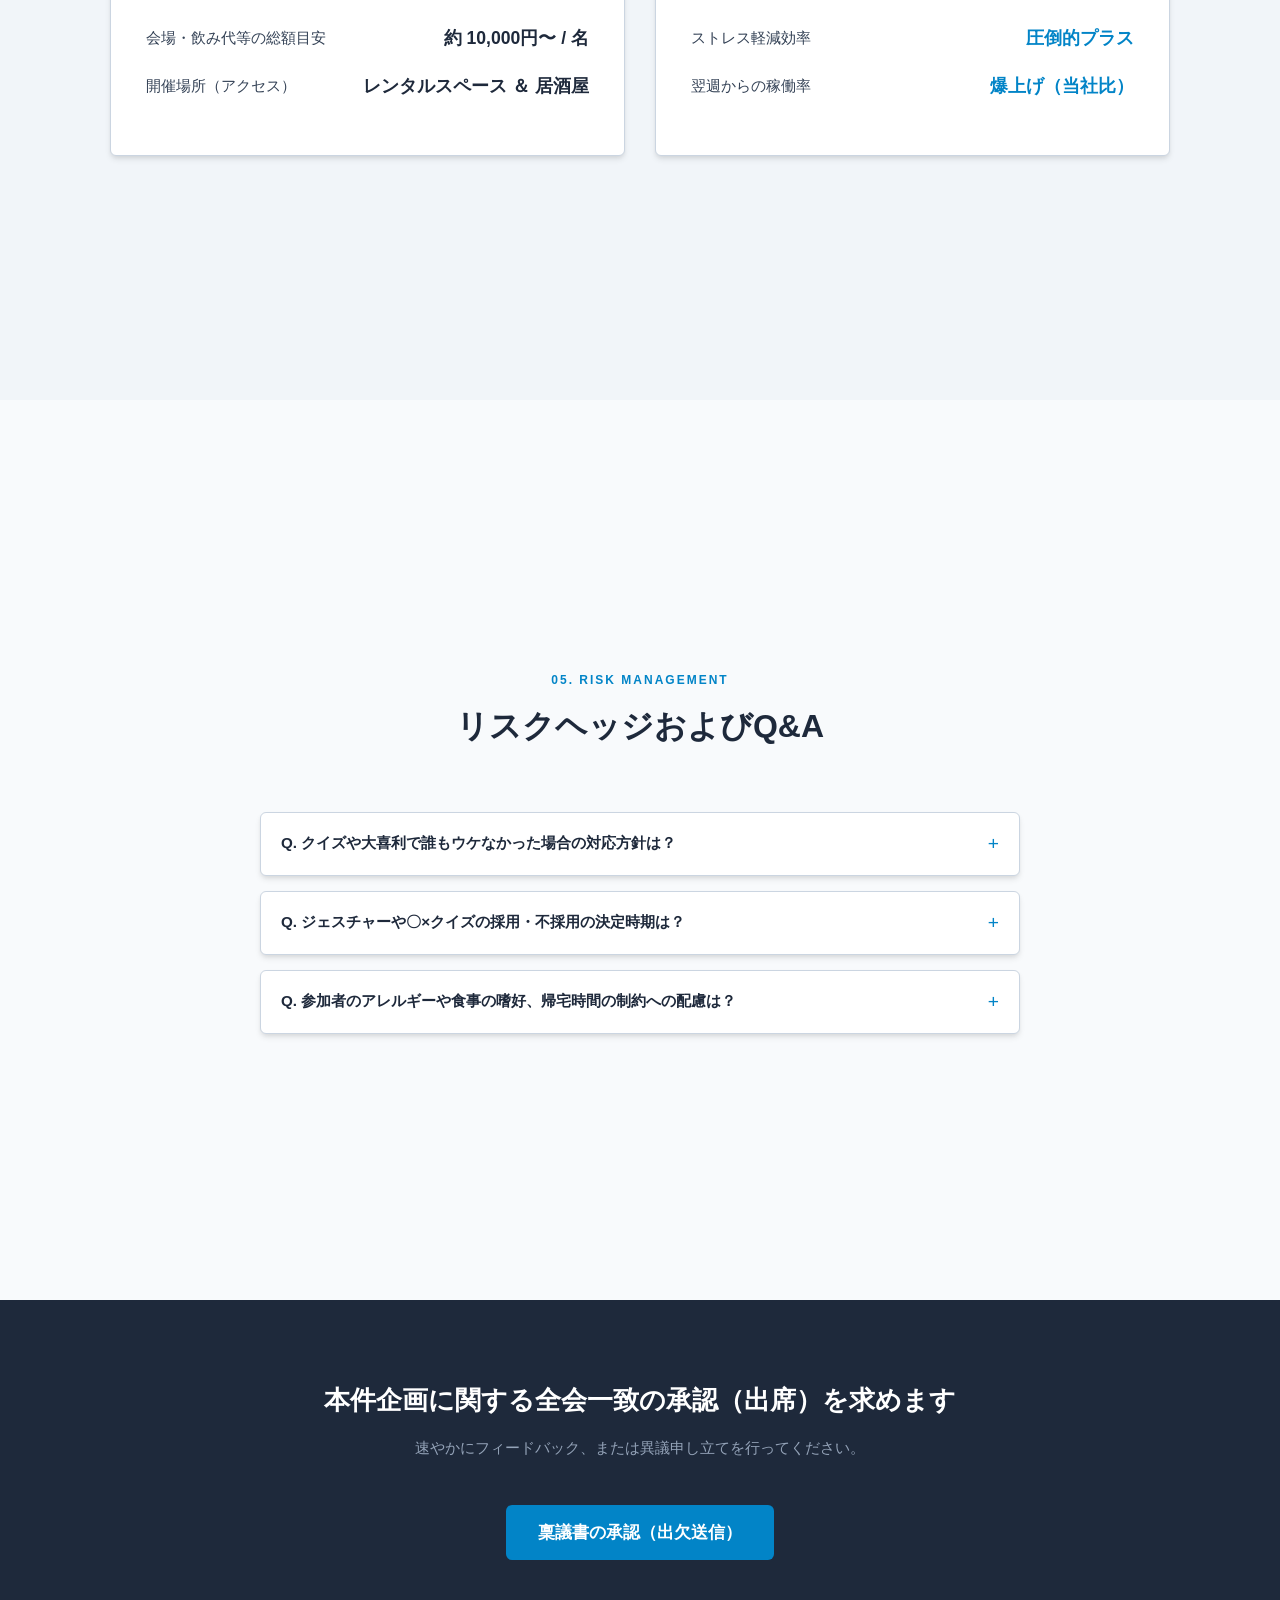
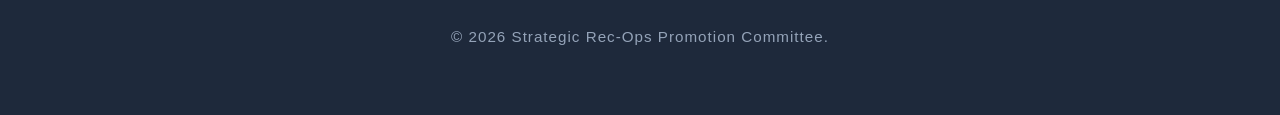
==== commit 1cb0b706: "起案承認ボタン削除" ====
--- a/index.html
+++ b/index.html
@@ -18,11 +18,6 @@
           <a href="#roi">コスト・ROI</a>
           <a href="#risks">リスクヘッジ</a>
         </nav>
-        <div class="header-action">
-          <button id="headerApprovalBtn" class="btn-primary-small">
-            起案承認（決裁）
-          </button>
-        </div>
       </div>
     </header>
 
--- a/kikaku.css
+++ b/kikaku.css
@@ -113,22 +113,6 @@
     background-color: var(--accent-hover);
 }
 
-.btn-primary-small {
-    background-color: var(--primary);
-    color: var(--white);
-    border: none;
-    padding: 8px 16px;
-    font-size: 0.8rem;
-    font-weight: 600;
-    border-radius: var(--radius);
-    cursor: pointer;
-    transition: background-color 0.2s;
-}
-
-.btn-primary-small:hover {
-    background-color: #0f172a;
-}
-
 .btn-secondary {
     background-color: transparent;
     color: var(--primary);
@@ -682,29 +666,123 @@
     font-size: 0.9rem;
 }
 
-/* レスポンシブ対応 */
+/* ==========================================================================
+   レスポンシブ対応（モバイル・タブレット最適化）
+   ========================================================================== */
+
+/* 1. タブレット・PC共通：ヘッダーのナビゲーションをスマホ時はスクロール可能に */
 @media (max-width: 1024px) {
+    .site-header .header-container {
+        flex-direction: column;
+        gap: 12px;
+        padding: 12px 16px;
+    }
+
+    .nav-links {
+        gap: 15px;
+        width: 100%;
+        justify-content: center;
+        overflow-x: auto;
+        white-space: nowrap;
+        padding-bottom: 4px;
+        -webkit-overflow-scrolling: touch; /* iOSのスムーズスクロール */
+    }
+
+    .hero-container {
+        grid-template-columns: 1fr;
+        gap: 40px;
+        text-align: center;
+    }
+
+    .hero-text h2 {
+        font-size: 2rem;
+    }
+
+    .hero-desc {
+        margin: 0 auto 24px;
+    }
+
+    .hero-buttons {
+        justify-content: center;
+    }
+
     .program-grid {
         grid-template-columns: repeat(2, 1fr);
     }
+
     .card-grid {
         grid-template-columns: 1fr;
     }
-    .hero-container {
-        grid-template-columns: 1fr;
-    }
+
     .section {
         min-height: auto;
-        padding: 80px 0;
-    }
-}
-
+        padding: 60px 0;
+    }
+}
+
+/* 2. スマートフォン（画面幅600px以下）のレイアウト最適化 */
 @media (max-width: 600px) {
+    /* ヒーローエリアの調整 */
+    .hero-section {
+        padding: 140px 0 40px; /* ヘッダーが2行になった分の余白確保 */
+    }
+
+    .hero-text h2 {
+        font-size: 1.75rem;
+    }
+
+    .hero-buttons {
+        flex-direction: column; /* ボタンを縦並びに */
+        width: 100%;
+        gap: 12px;
+    }
+
+    .hero-buttons .btn-primary,
+    .hero-buttons .btn-secondary {
+        width: 100%;
+        text-align: center;
+    }
+
+    /* 各セクションタイトルの調整 */
+    .section-title h2 {
+        font-size: 1.5rem;
+    }
+
+    /* グリッドレイアウトをすべて1列に */
     .program-grid {
         grid-template-columns: 1fr;
-    }
+        gap: 16px;
+    }
+
     .roi-grid {
         grid-template-columns: 1fr;
+        gap: 20px;
+    }
+
+    /* テーブルの横スクロール対応（はみ出し防止） */
+    .table-wrapper {
+        margin: 0 -4px; /* 端まで表示を見せる微調整 */
+    }
+
+    .comparison-table th,
+    .comparison-table td {
+        padding: 12px 14px;
+        font-size: 0.85rem; /* 文字サイズを少し小さく */
+        white-space: nowrap; /* テキストの意図しない崩れを防ぐ */
+    }
+
+    /* ROIカード内の調整 */
+    .roi-card {
+        padding: 24px;
+    }
+
+    /* モーダル（出欠フォームPopup）のスマホ最適化 */
+    .modal-content {
+        width: 92%;
+        padding: 24px 20px;
+        margin: 0 16px;
+        max-height: 90vh; /* 画面からはみ出さないように制限 */
+        overflow-y: auto; /* フォームが長い場合にスクロール可能に */
     }
 }
 
